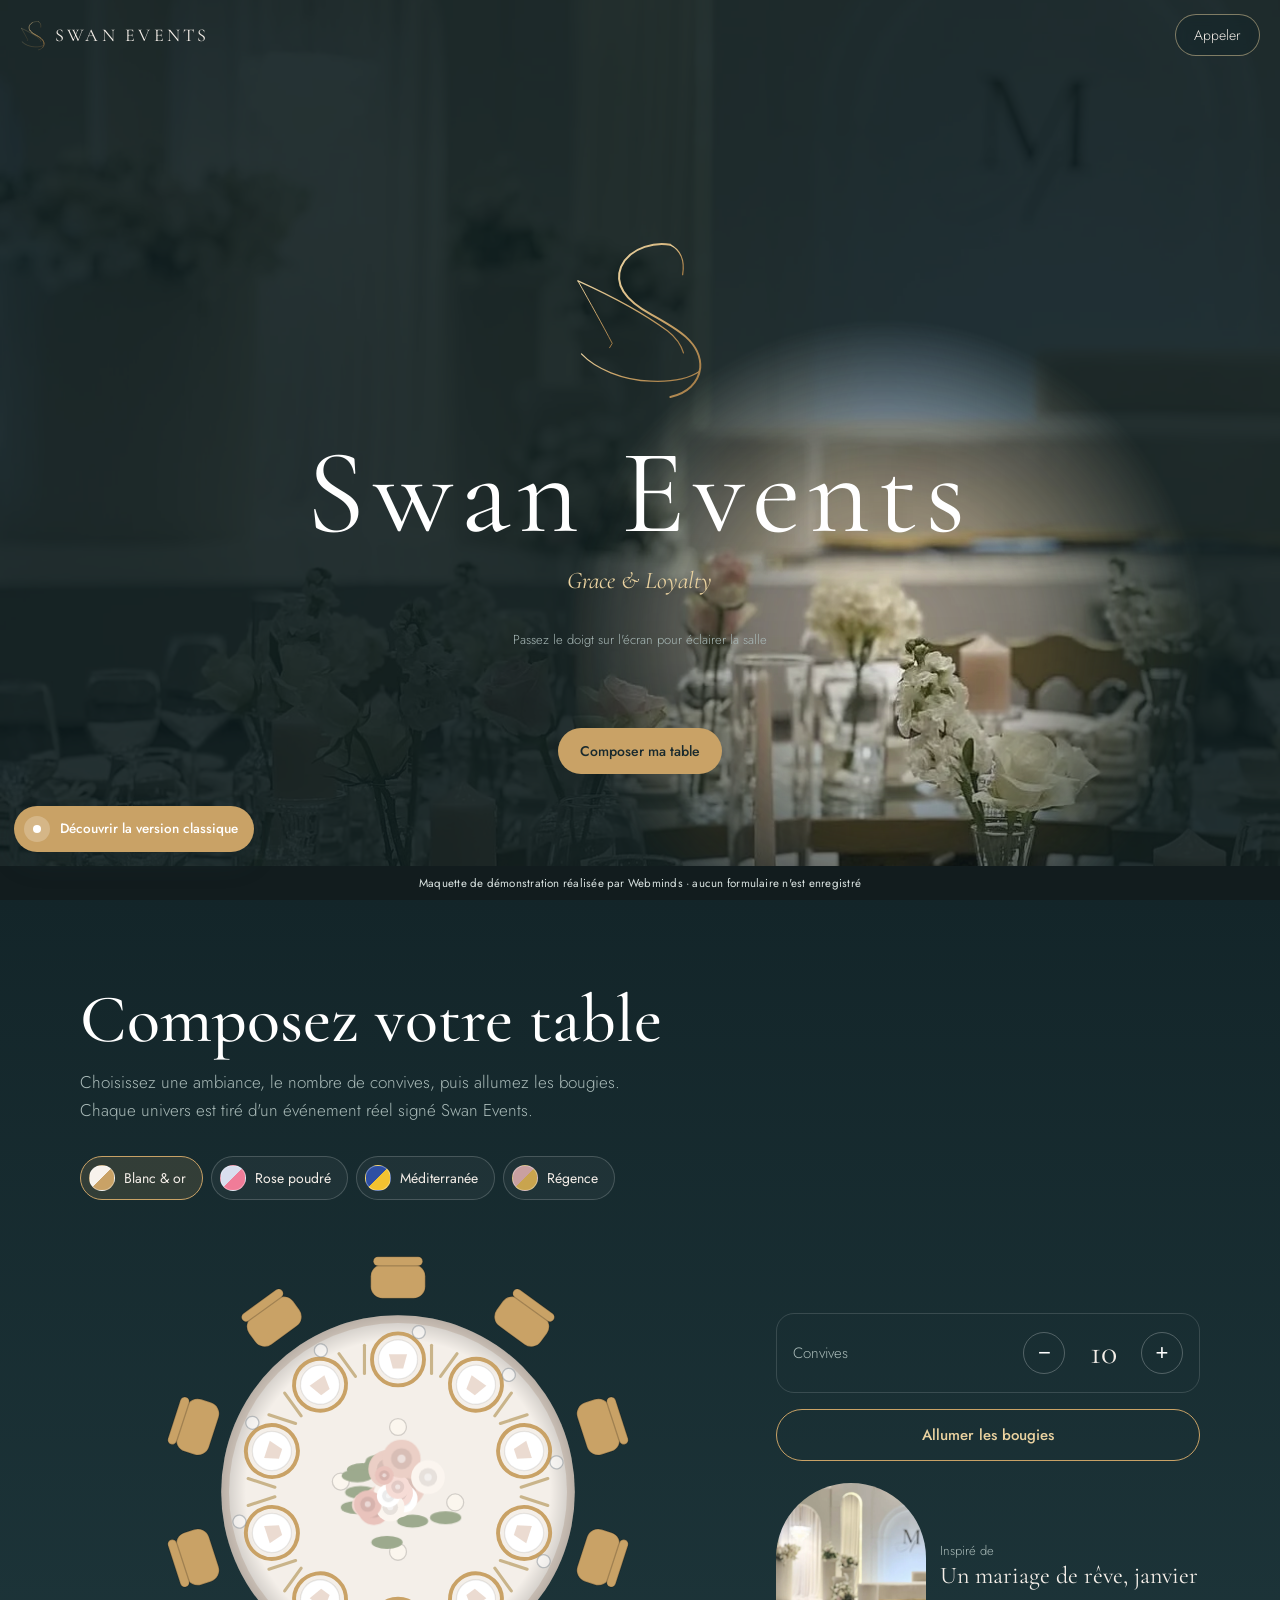
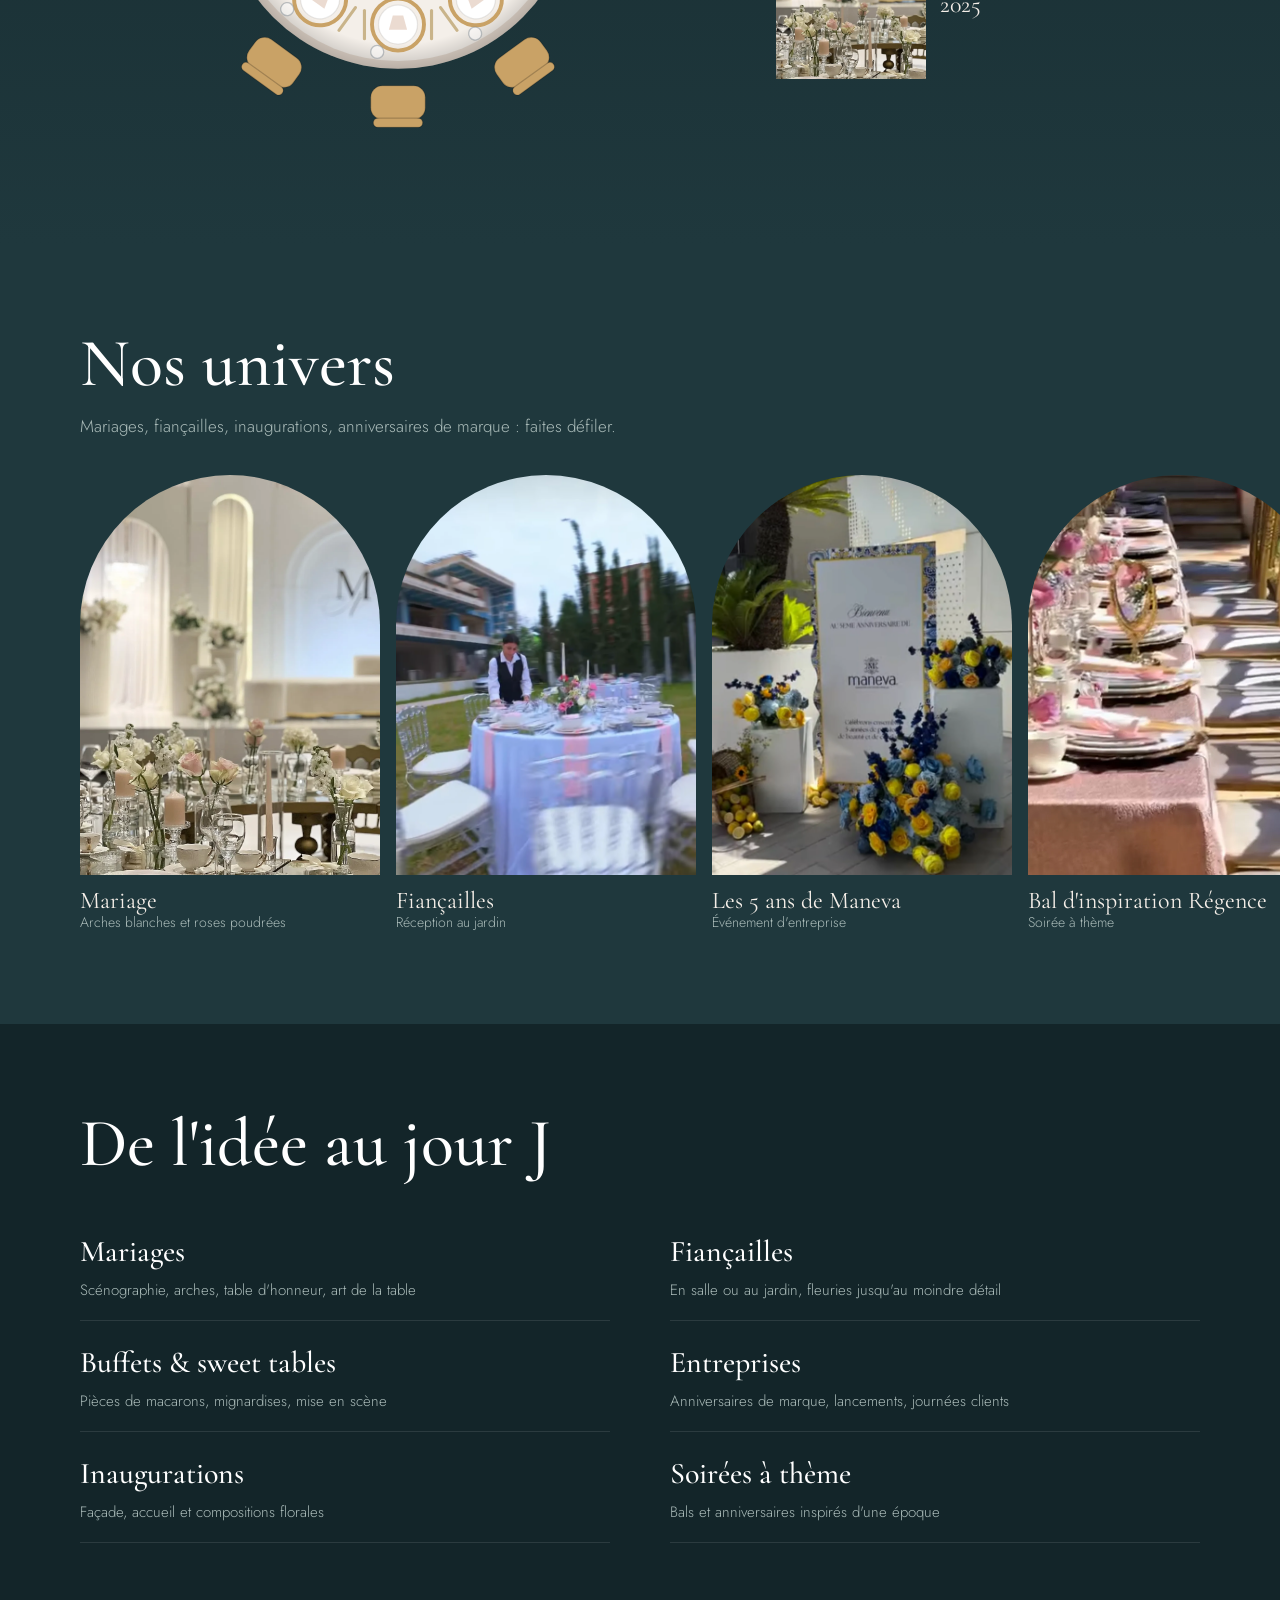
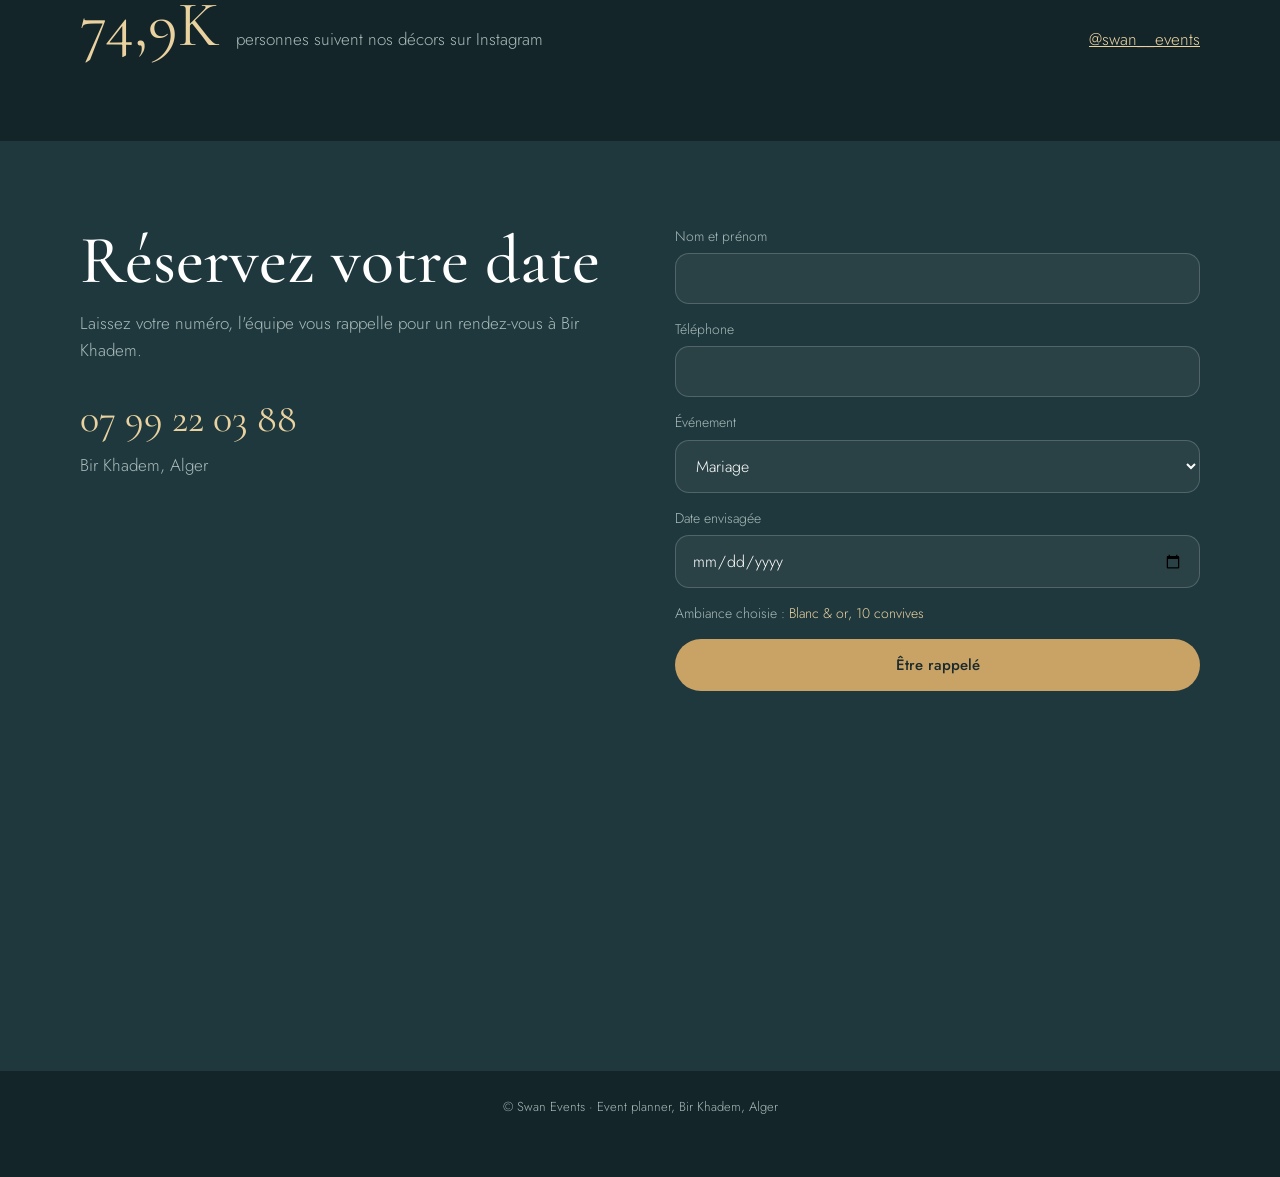
==== v2/index.html @ 2332a2bf "Maquette Swan Events : version classique (5 pages, simulateur de réception) et version moderne (conf" ====
<!doctype html>
<html lang="fr"><head><meta charset="utf-8">
<meta name="viewport" content="width=device-width, initial-scale=1, viewport-fit=cover">
<meta name="robots" content="noindex, nofollow">
<title>Swan Events · Composez votre réception</title>
<meta name="description" content="Swan Events, event planner à Bir Khadem (Alger). Composez votre table et découvrez nos univers.">
<link rel="icon" href="../img/swan-mark.svg" type="image/svg+xml">
<link rel="stylesheet" href="../css/fonts.css">
<link rel="stylesheet" href="v2.css">
<link rel="stylesheet" href="../css/demo.css">
</head><body>

<header class="nv-top">
  <a class="nv-brand" href="#accueil"><img src="../img/swan-mark.svg" alt=""><span>SWAN EVENTS</span></a>
  <a class="nv-call" href="tel:+213799220388">Appeler</a>
</header>

<!-- HERO : la lumière des bougies révèle la salle -->
<section class="nv-hero" id="accueil" aria-label="Accueil">
  <div class="nv-hero-photo" style="background-image:url(../img/mariage-table.webp)"></div>
  <div class="nv-hero-veil" aria-hidden="true"></div>
  <div class="nv-hero-in">
    <svg class="nv-swan" viewBox="30 70 320 380" fill="none" stroke-linecap="round" aria-hidden="true">
      <defs><linearGradient id="ng" x1="0" y1="0" x2="1" y2="1"><stop offset="0" stop-color="#EAD2A0"/><stop offset=".55" stop-color="#C9A266"/><stop offset="1" stop-color="#A27A45"/></linearGradient></defs>
      <g stroke="url(#ng)">
        <path pathLength="1" style="--d:1.15s" stroke-width="3" d="M258 90 C 278 100, 292 122, 286 158"/>
        <path pathLength="1" style="--d:.1s" stroke-width="4.5" d="M258 90 C 230 84, 168 92, 146 140 C 130 180, 156 216, 214 248 C 272 280, 330 312, 326 370 C 322 404, 296 428, 258 436"/>
        <path pathLength="1" style="--d:.6s" stroke-width="2.6" d="M48 172 C 110 200, 190 240, 252 286 C 270 300, 282 316, 288 336"/>
        <path pathLength="1" style="--d:.8s" stroke-width="2.2" d="M48 172 C 76 222, 104 272, 126 314 L 120 324"/>
        <path pathLength="1" style="--d:1s" stroke-width="2.8" d="M56 338 C 88 372, 150 398, 214 400 C 260 402, 300 394, 324 378"/>
      </g>
    </svg>
    <h1 class="nv-title">Swan Events</h1>
    <p class="nv-motto">Grace &amp; Loyalty</p>
    <p class="nv-hint">Passez le doigt sur l'écran pour éclairer la salle</p>
  </div>
  <a class="nv-down" href="#composer">Composer ma table</a>
</section>

<!-- CONFIGURATEUR DE TABLE -->
<section class="nv-sec nv-compose" id="composer">
  <div class="nv-wrap">
    <h2>Composez votre table</h2>
    <p class="nv-lead">Choisissez une ambiance, le nombre de convives, puis allumez les bougies. Chaque univers est tiré d'un événement réel signé Swan Events.</p>

    <div class="nv-themes" role="tablist" aria-label="Ambiances">
      <button role="tab" aria-selected="true" data-t="blanc"><i style="background:linear-gradient(135deg,#F7F2EC 50%,#C9A266 50%)"></i>Blanc &amp; or</button>
      <button role="tab" aria-selected="false" data-t="poudre"><i style="background:linear-gradient(135deg,#D9DEEE 50%,#F07C98 50%)"></i>Rose poudré</button>
      <button role="tab" aria-selected="false" data-t="med"><i style="background:linear-gradient(135deg,#2E4FA3 50%,#F2C230 50%)"></i>Méditerranée</button>
      <button role="tab" aria-selected="false" data-t="regence"><i style="background:linear-gradient(135deg,#C9A0A0 50%,#C9A44E 50%)"></i>Régence</button>
    </div>

    <div class="nv-stage">
      <div class="nv-table-wrap">
        <svg class="nv-table" id="nvTable" viewBox="-200 -200 400 400" role="img" aria-label="Vue du dessus d'une table ronde dressée"></svg>
        <div class="nv-petals" id="nvPetals" aria-hidden="true"></div>
      </div>
      <div class="nv-side">
        <div class="nv-ctrl">
          <span>Convives</span>
          <div class="nv-step"><button id="nvMinus" aria-label="Un convive de moins">−</button><output id="nvCount">10</output><button id="nvPlus" aria-label="Un convive de plus">+</button></div>
        </div>
        <button class="nv-candle-btn" id="nvCandles" aria-pressed="false">Allumer les bougies</button>
        <figure class="nv-ref">
          <div class="nv-ref-ph"><img id="nvRefImg" src="../img/mariage-table.webp" alt=""></div>
          <figcaption><small>Inspiré de</small><span id="nvRefTxt">Un mariage de rêve, janvier 2025</span></figcaption>
        </figure>
      </div>
    </div>
  </div>
</section>

<!-- UNIVERS -->
<section class="nv-sec nv-univ" id="univers">
  <div class="nv-wrap"><h2>Nos univers</h2><p class="nv-lead">Mariages, fiançailles, inaugurations, anniversaires de marque : faites défiler.</p></div>
  <div class="nv-rail" tabindex="0" aria-label="Galerie des réalisations">
    <figure><img src="../img/mariage-table.webp" alt="" loading="lazy"><figcaption>Mariage<span>Arches blanches et roses poudrées</span></figcaption></figure>
    <figure><img src="../img/fiancailles-jardin.webp" alt="" loading="lazy"><figcaption>Fiançailles<span>Réception au jardin</span></figcaption></figure>
    <figure><img src="../img/anniversaire-maneva.webp" alt="" loading="lazy"><figcaption>Les 5 ans de Maneva<span>Événement d'entreprise</span></figcaption></figure>
    <figure><img src="../img/table-regence.webp" alt="" loading="lazy"><figcaption>Bal d'inspiration Régence<span>Soirée à thème</span></figcaption></figure>
    <figure><img src="../img/inauguration-flowersoul.webp" alt="" loading="lazy"><figcaption>Inauguration Flower Soul<span>Ouverture de boutique</span></figcaption></figure>
    <figure><img src="../img/corporate-dentina.webp" alt="" loading="lazy"><figcaption>Dentina<span>Arche aux couleurs de la marque</span></figcaption></figure>
    <figure><img src="../img/buffet-jardin.webp" alt="" loading="lazy"><figcaption>Sweet table<span>Buffet en extérieur</span></figcaption></figure>
  </div>
</section>

<!-- SERVICES -->
<section class="nv-sec nv-serv">
  <div class="nv-wrap">
    <h2>De l'idée au jour J</h2>
    <ul class="nv-servlist">
      <li><b>Mariages</b><span>Scénographie, arches, table d'honneur, art de la table</span></li>
      <li><b>Fiançailles</b><span>En salle ou au jardin, fleuries jusqu'au moindre détail</span></li>
      <li><b>Buffets &amp; sweet tables</b><span>Pièces de macarons, mignardises, mise en scène</span></li>
      <li><b>Entreprises</b><span>Anniversaires de marque, lancements, journées clients</span></li>
      <li><b>Inaugurations</b><span>Façade, accueil et compositions florales</span></li>
      <li><b>Soirées à thème</b><span>Bals et anniversaires inspirés d'une époque</span></li>
    </ul>
    <div class="nv-ig"><b>74,9K</b><span>personnes suivent nos décors sur Instagram</span><a href="https://www.instagram.com/swan__events/" target="_blank" rel="noopener">@swan__events</a></div>
  </div>
</section>

<!-- CONTACT -->
<section class="nv-sec nv-contact" id="contact">
  <div class="nv-wrap nv-cgrid">
    <div>
      <h2>Réservez votre date</h2>
      <p class="nv-lead">Laissez votre numéro, l'équipe vous rappelle pour un rendez-vous à Bir Khadem.</p>
      <p class="nv-tel"><a href="tel:+213799220388">07 99 22 03 88</a></p>
      <p class="nv-addr">Bir Khadem, Alger</p>
    </div>
    <div>
      <form class="nv-form" data-fake>
        <label>Nom et prénom<input required name="nom" autocomplete="name"></label>
        <label>Téléphone<input required name="tel" type="tel" autocomplete="tel"></label>
        <label>Événement<select name="type"><option>Mariage</option><option>Fiançailles</option><option>Événement d'entreprise</option><option>Inauguration</option><option>Soirée à thème</option></select></label>
        <label>Date envisagée<input name="date" type="date"></label>
        <input type="hidden" name="ambiance" id="nvAmb" value="Blanc & or">
        <p class="nv-amb">Ambiance choisie : <span id="nvAmbTxt">Blanc &amp; or, 10 convives</span></p>
        <button type="submit">Être rappelé</button>
      </form>
      <div class="nv-ok" role="status">Demande envoyée, Swan Events vous rappelle. (Démonstration : rien n'a été enregistré.)</div>
    </div>
  </div>
  <iframe class="nv-map" title="Swan Events sur Google Maps" src="https://www.google.com/maps?q=Swan%20Events%20Bir%20Khadem%20Alger&amp;output=embed" loading="lazy" referrerpolicy="no-referrer-when-downgrade"></iframe>
  <footer class="nv-foot">© Swan Events · Event planner, Bir Khadem, Alger</footer>
</section>

<a class="wm-switch" href="../index.html"><span class="wm-switch-dot"></span><span class="wm-switch-txt">Découvrir la version classique</span></a>
<div class="wm-demo">Maquette de démonstration réalisée par Webminds · aucun formulaire n'est enregistré</div>
<script src="v2.js"></script><script src="../js/demo.js"></script>
</body></html>
---- css/fonts.css ----
@font-face{font-family:"Cormorant Garamond";src:url(../fonts/cormorant-garamond-latin-400-normal.woff2) format("woff2");font-weight:400;font-style:normal;font-display:swap}
@font-face{font-family:"Cormorant Garamond";src:url(../fonts/cormorant-garamond-latin-500-normal.woff2) format("woff2");font-weight:500;font-style:normal;font-display:swap}
@font-face{font-family:"Cormorant Garamond";src:url(../fonts/cormorant-garamond-latin-600-normal.woff2) format("woff2");font-weight:600;font-style:normal;font-display:swap}
@font-face{font-family:"Cormorant Garamond";src:url(../fonts/cormorant-garamond-latin-400-italic.woff2) format("woff2");font-weight:400;font-style:italic;font-display:swap}
@font-face{font-family:"Cormorant Garamond";src:url(../fonts/cormorant-garamond-latin-500-italic.woff2) format("woff2");font-weight:500;font-style:italic;font-display:swap}
@font-face{font-family:"Jost";src:url(../fonts/jost-latin-300-normal.woff2) format("woff2");font-weight:300;font-display:swap}
@font-face{font-family:"Jost";src:url(../fonts/jost-latin-400-normal.woff2) format("woff2");font-weight:400;font-display:swap}
@font-face{font-family:"Jost";src:url(../fonts/jost-latin-500-normal.woff2) format("woff2");font-weight:500;font-display:swap}
---- v2/v2.css ----
:root{
  --night:#132529; --teal:#1F383D; --teal-2:#2A464C; --gold:#C9A266; --gold-l:#EAD2A0;
  --ivory:#F4EEE8; --mist:#A9BAB8;
  --serif:"Cormorant Garamond",Georgia,serif; --sans:"Jost",Arial,sans-serif;
}
*,*::before,*::after{box-sizing:border-box}
html{scroll-behavior:smooth}
body{margin:0;background:var(--night);color:var(--ivory);font:300 17px/1.6 var(--sans);-webkit-font-smoothing:antialiased}
img{display:block;max-width:100%}
a{color:inherit}
:focus-visible{outline:2px solid var(--gold);outline-offset:3px}
h1,h2{font-family:var(--serif);font-weight:500;margin:0;line-height:1.05}
.nv-wrap{width:min(1120px,100% - 40px);margin-inline:auto}
.nv-sec{padding:84px 0}
.nv-sec h2{font-size:clamp(40px,9vw,68px);color:#fff}
.nv-lead{color:var(--mist);max-width:34em;margin:14px 0 0}

/* top bar */
.nv-top{position:fixed;top:0;left:0;right:0;z-index:30;display:flex;justify-content:space-between;align-items:center;padding:calc(14px + env(safe-area-inset-top,0px)) 20px 14px;pointer-events:none}
.nv-top{transition:background .3s}
.nv-top.is-solid{background:rgba(19,37,41,.92);backdrop-filter:blur(8px);-webkit-backdrop-filter:blur(8px)}
.nv-top a{pointer-events:auto;text-decoration:none}
.nv-brand{display:flex;align-items:center;gap:9px}
.nv-brand img{width:26px}
.nv-brand span{font-family:var(--serif);font-size:18px;letter-spacing:.18em}
.nv-call{font-size:14px;padding:9px 18px;border:1px solid rgba(234,210,160,.5);border-radius:999px;background:rgba(19,37,41,.5);backdrop-filter:blur(6px);-webkit-backdrop-filter:blur(6px)}

/* hero */
.nv-hero{position:relative;height:100svh;min-height:600px;overflow:hidden;display:grid;place-items:center;text-align:center;touch-action:pan-y;cursor:crosshair}
.nv-hero-photo{position:absolute;inset:0;background-size:cover;background-position:center 60%}
.nv-hero-veil{position:absolute;inset:0;background:rgba(14,28,31,.9);
  --x:50%;--y:62%;--r:150px;
  -webkit-mask-image:radial-gradient(circle var(--r) at var(--x) var(--y),transparent 0,rgba(0,0,0,.25) 45%,#000 100%);
          mask-image:radial-gradient(circle var(--r) at var(--x) var(--y),transparent 0,rgba(0,0,0,.25) 45%,#000 100%)}
.nv-hero-in{position:relative;z-index:2;pointer-events:none;padding:0 20px}
.nv-swan{width:clamp(96px,11vw,150px);height:auto;margin:0 auto 18px;overflow:visible}
.nv-swan path{stroke-dasharray:1;stroke-dashoffset:1;animation:nvDraw 1.5s cubic-bezier(.6,.1,.2,1) forwards;animation-delay:var(--d)}
@keyframes nvDraw{to{stroke-dashoffset:0}}
.nv-title{font-size:clamp(54px,15vw,120px);font-weight:400;letter-spacing:.06em;color:#fff;opacity:0;animation:nvFade 1.2s 1.4s forwards}
.nv-motto{font-family:var(--serif);font-style:italic;font-size:24px;color:var(--gold-l);margin:6px 0 0;opacity:0;animation:nvFade 1.2s 1.8s forwards}
.nv-hint{font-size:13px;color:var(--mist);margin-top:30px;opacity:0;animation:nvFade 1s 2.6s forwards}
@keyframes nvFade{to{opacity:1}}
.nv-down{position:absolute;z-index:3;bottom:calc(var(--demo-h,34px) + 92px);left:50%;transform:translateX(-50%);text-decoration:none;font-size:14px;padding:12px 22px;border-radius:999px;background:var(--gold);color:#1a2a2d;font-weight:500;white-space:nowrap}

/* composer */
.nv-compose{background:linear-gradient(180deg,var(--night),var(--teal))}
.nv-themes{display:flex;gap:8px;overflow-x:auto;margin:28px -20px 0;padding:4px 20px 10px;scrollbar-width:none}
.nv-themes::-webkit-scrollbar{display:none}
.nv-themes button{flex:0 0 auto;display:flex;align-items:center;gap:9px;min-height:44px;padding:0 16px 0 8px;border-radius:999px;border:1px solid rgba(255,255,255,.18);background:rgba(255,255,255,.04);color:var(--ivory);font:400 14px var(--sans);cursor:pointer}
.nv-themes button i{width:26px;height:26px;border-radius:50%;border:1px solid rgba(255,255,255,.35)}
.nv-themes button[aria-selected="true"]{border-color:var(--gold);background:rgba(201,162,102,.16)}
.nv-stage{display:grid;gap:26px;margin-top:22px}
.nv-table-wrap{position:relative;width:min(100%,520px);aspect-ratio:1;margin-inline:auto}
.nv-table{width:100%;height:100%;overflow:visible}
.nv-table *{transition:fill .7s ease,stroke .7s ease,opacity .5s ease}
.nv-flower{transform-box:fill-box;transform-origin:center;animation:nvBloom .7s cubic-bezier(.3,1.5,.5,1) both}
@keyframes nvBloom{from{transform:scale(0)}to{transform:scale(1)}}
.nv-flame{opacity:0;transform-box:fill-box;transform-origin:center}
.is-lit .nv-flame{opacity:1;animation:nvFlick 1.8s ease-in-out infinite alternate}
.is-lit .nv-glow{opacity:.55!important}
@keyframes nvFlick{0%{transform:scale(1)}40%{transform:scale(.88)}70%{transform:scale(1.08)}100%{transform:scale(.95)}}
.nv-petals{position:absolute;inset:0;pointer-events:none;overflow:hidden}
.nv-petal{position:absolute;top:-6%;width:12px;height:9px;border-radius:70% 0 70% 0;opacity:.9;animation:nvFall linear forwards}
@keyframes nvFall{to{transform:translate3d(var(--dx),115%,0) rotate(var(--rot));opacity:0}}
.nv-side{display:grid;gap:16px;align-content:start}
.nv-ctrl{display:flex;justify-content:space-between;align-items:center;padding:12px 16px;border:1px solid rgba(255,255,255,.14);border-radius:18px}
.nv-ctrl span{font-size:15px;color:var(--mist)}
.nv-step{display:flex;align-items:center;gap:14px}
.nv-step button{width:42px;height:42px;border-radius:50%;border:1px solid rgba(255,255,255,.25);background:none;color:#fff;font-size:22px;cursor:pointer;line-height:1}
.nv-step output{font-family:var(--serif);font-size:34px;min-width:1.4em;text-align:center}
.nv-candle-btn{min-height:52px;border-radius:999px;border:1px solid var(--gold);background:transparent;color:var(--gold-l);font:500 15px var(--sans);cursor:pointer}
.nv-candle-btn[aria-pressed="true"]{background:var(--gold);color:#1a2a2d}
.nv-ref{margin:6px 0 0;display:grid;grid-template-columns:96px 1fr;gap:14px;align-items:center}
.nv-ref-ph{width:96px;height:124px;border-radius:999px 999px 0 0;overflow:hidden}
.nv-ref-ph img{width:100%;height:100%;object-fit:cover;transition:opacity .4s}
.nv-ref figcaption small{display:block;color:var(--mist);font-size:13px}
.nv-ref figcaption span{font-family:var(--serif);font-size:24px;line-height:1.15}
@media (min-width:900px){.nv-stage{grid-template-columns:1.2fr .8fr;align-items:center;gap:60px}.nv-ref{grid-template-columns:150px 1fr}.nv-ref-ph{width:150px;height:196px}}

/* rail */
.nv-univ{background:var(--teal)}
.nv-rail{display:flex;gap:16px;overflow-x:auto;scroll-snap-type:x mandatory;padding:34px 20px 10px;scrollbar-width:none}
.nv-rail::-webkit-scrollbar{display:none}
.nv-rail figure{flex:0 0 72%;max-width:340px;margin:0;scroll-snap-align:center}
.nv-rail img{width:100%;aspect-ratio:3/4;object-fit:cover;border-radius:999px 999px 0 0}
.nv-rail figcaption{font-family:var(--serif);font-size:24px;margin-top:12px;line-height:1.15}
.nv-rail figcaption span{display:block;font-family:var(--sans);font-size:14px;color:var(--mist)}
@media (min-width:900px){.nv-rail{padding-left:max(20px,calc((100vw - 1120px)/2))}.nv-rail figure{flex-basis:300px}}

/* services */
.nv-serv{background:var(--night)}
.nv-servlist{list-style:none;padding:0;margin:30px 0 0;display:grid}
.nv-servlist li{display:grid;gap:2px;padding:18px 0;border-bottom:1px solid rgba(255,255,255,.1)}
.nv-servlist b{font-family:var(--serif);font-weight:500;font-size:30px;color:#fff}
.nv-servlist span{color:var(--mist);font-size:15px}
@media (min-width:900px){.nv-servlist{grid-template-columns:1fr 1fr;column-gap:60px}}
.nv-ig{margin-top:50px;display:flex;flex-wrap:wrap;align-items:baseline;gap:6px 16px}
.nv-ig b{font-family:var(--serif);font-weight:400;font-size:64px;color:var(--gold-l);line-height:1}
.nv-ig span{color:var(--mist);flex:1 1 180px}
.nv-ig a{color:var(--gold-l)}

/* contact */
.nv-contact{background:var(--teal);padding-bottom:0}
.nv-cgrid{display:grid;gap:30px;padding-bottom:60px}
@media (min-width:900px){.nv-cgrid{grid-template-columns:1fr 1fr;gap:70px}}
.nv-tel{font-family:var(--serif);font-size:40px;margin:22px 0 0}
.nv-tel a{text-decoration:none;color:var(--gold-l)}
.nv-addr{color:var(--mist);margin:2px 0 0}
.nv-form{display:grid;gap:14px}
.nv-form label{display:grid;gap:6px;font-size:14px;color:var(--mist)}
.nv-form input,.nv-form select{font:300 16px var(--sans);padding:13px 16px;border-radius:14px;border:1px solid rgba(255,255,255,.18);background:rgba(255,255,255,.05);color:#fff;width:100%}
.nv-form select option{color:#000}
.nv-form button{min-height:52px;border-radius:999px;border:0;background:var(--gold);color:#1a2a2d;font:500 15px var(--sans);cursor:pointer}
.nv-amb{font-size:14px;color:var(--mist);margin:0}
.nv-amb span{color:var(--gold-l)}
.nv-ok{display:none;margin-top:14px;padding:16px 18px;border-radius:14px;background:rgba(201,162,102,.18);color:var(--gold-l)}
.nv-ok.is-on{display:block}
.nv-map{display:block;width:100%;height:320px;border:0;filter:grayscale(.6) brightness(.85)}
.nv-foot{text-align:center;padding:26px 20px;font-size:13px;color:var(--mist);background:var(--night)}

@media (prefers-reduced-motion:reduce){*{animation-duration:.01s!important;animation-delay:0s!important;transition:none!important}}
---- css/demo.css ----
:root{--demo-h:34px}
body{padding-bottom:var(--demo-h)}
/* Demo banner + switch pill */
.wm-demo{box-sizing:border-box;position:fixed;left:0;right:0;bottom:0;height:var(--demo-h);z-index:90;background:#121c1e;color:#d9e2e0;font:400 11.5px/var(--demo-h) var(--sans, Arial),Arial,sans-serif;text-align:center;letter-spacing:.02em;white-space:nowrap;overflow:hidden;text-overflow:ellipsis;padding:0 10px}
.wm-switch{position:fixed;left:14px;bottom:calc(var(--demo-h) + 14px);z-index:91;display:flex;align-items:center;gap:10px;padding:10px 16px 10px 10px;border-radius:999px;background:var(--gold,#B8945A);color:#fff;text-decoration:none;font:500 13.5px/1.2 "Jost",Arial,sans-serif;box-shadow:0 10px 26px rgba(28,50,54,.28);animation:wmPulse 2.6s ease-in-out infinite}
.wm-switch-dot{width:26px;height:26px;border-radius:50%;background:rgba(255,255,255,.22);display:grid;place-items:center}
.wm-switch-dot::after{content:"";width:8px;height:8px;border-radius:50%;background:#fff}
@keyframes wmPulse{0%,100%{box-shadow:0 10px 26px rgba(28,50,54,.28),0 0 0 0 rgba(184,148,90,.55)}50%{box-shadow:0 10px 26px rgba(28,50,54,.28),0 0 0 10px rgba(184,148,90,0)}}

@media (max-width:600px){:root{--demo-h:40px}.wm-demo{white-space:normal;line-height:1.3;font-size:11px;display:flex;align-items:center;justify-content:center;padding:3px 14px}}
.wm-switch-txt{max-width:260px;overflow:hidden;white-space:nowrap;transition:max-width .35s ease,opacity .25s}
.wm-switch.is-mini{padding-right:10px;gap:0}
.wm-switch.is-mini .wm-switch-txt{max-width:0;opacity:0}
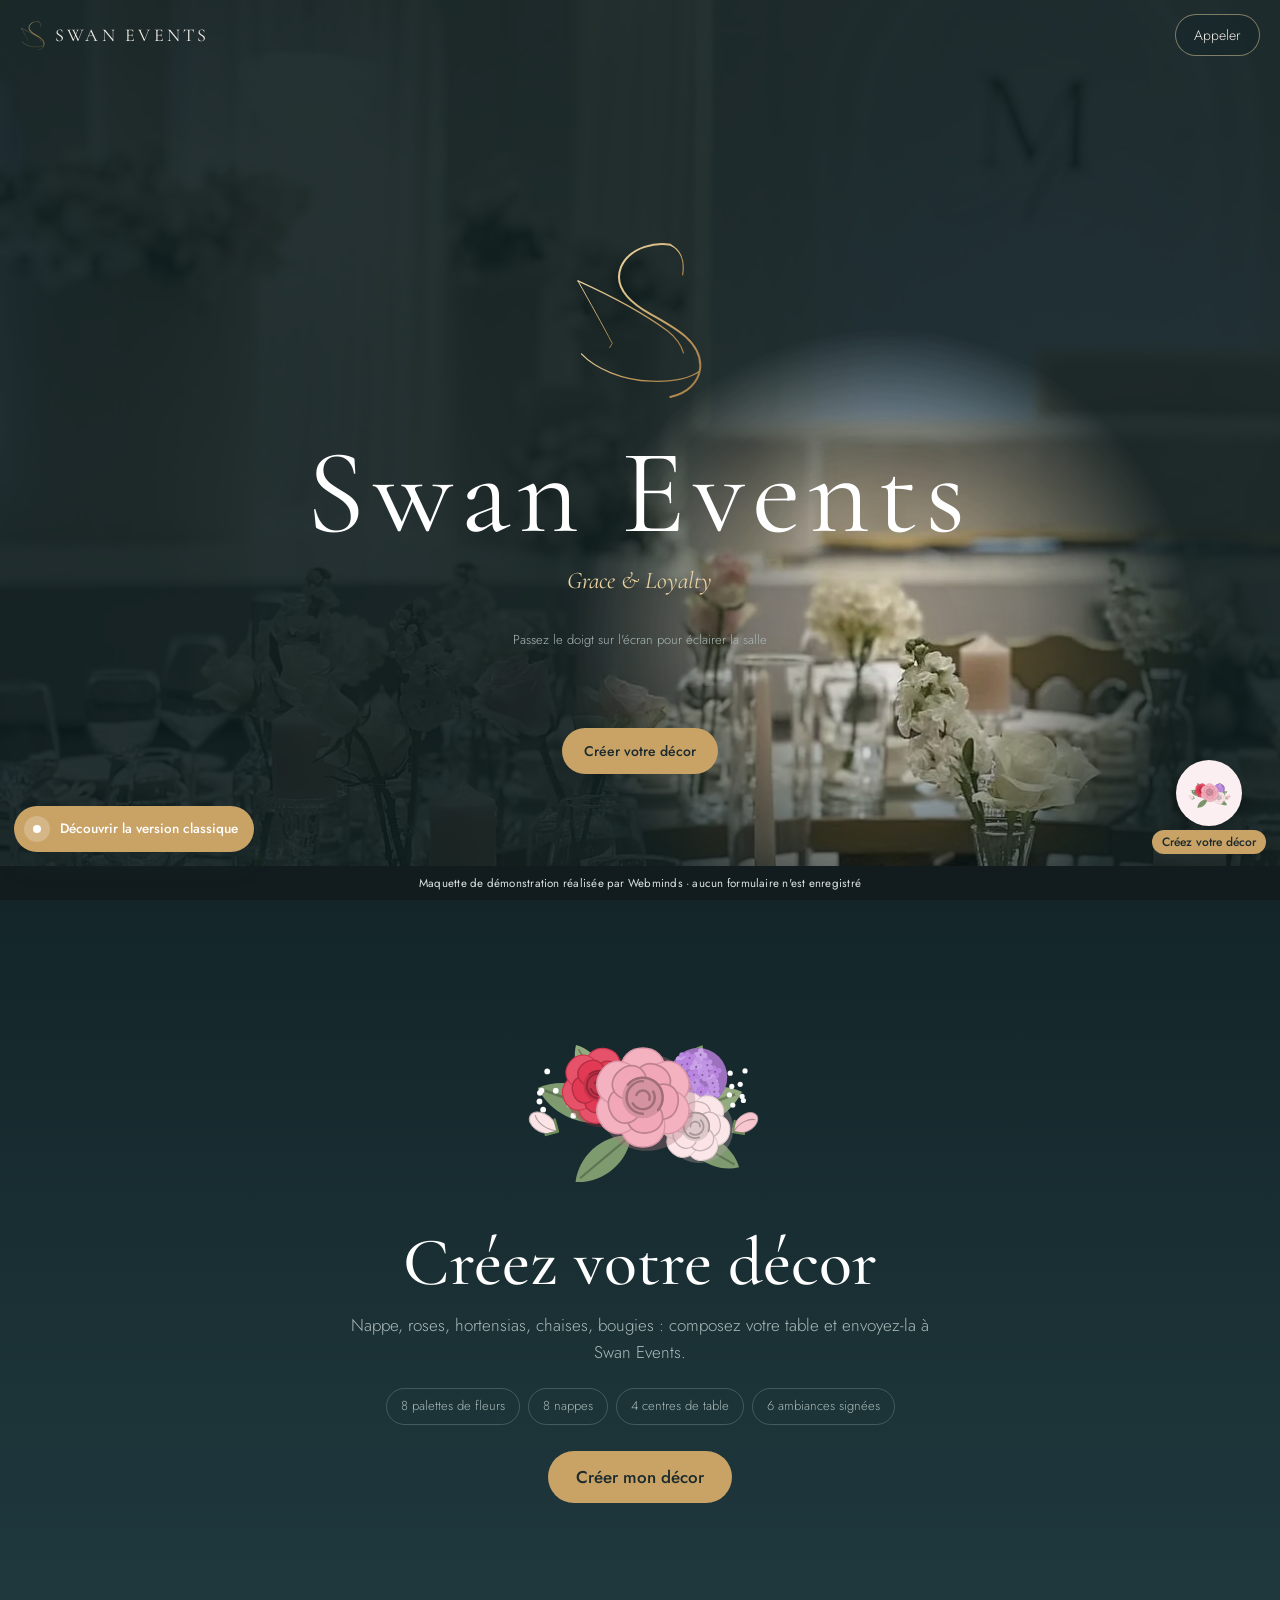
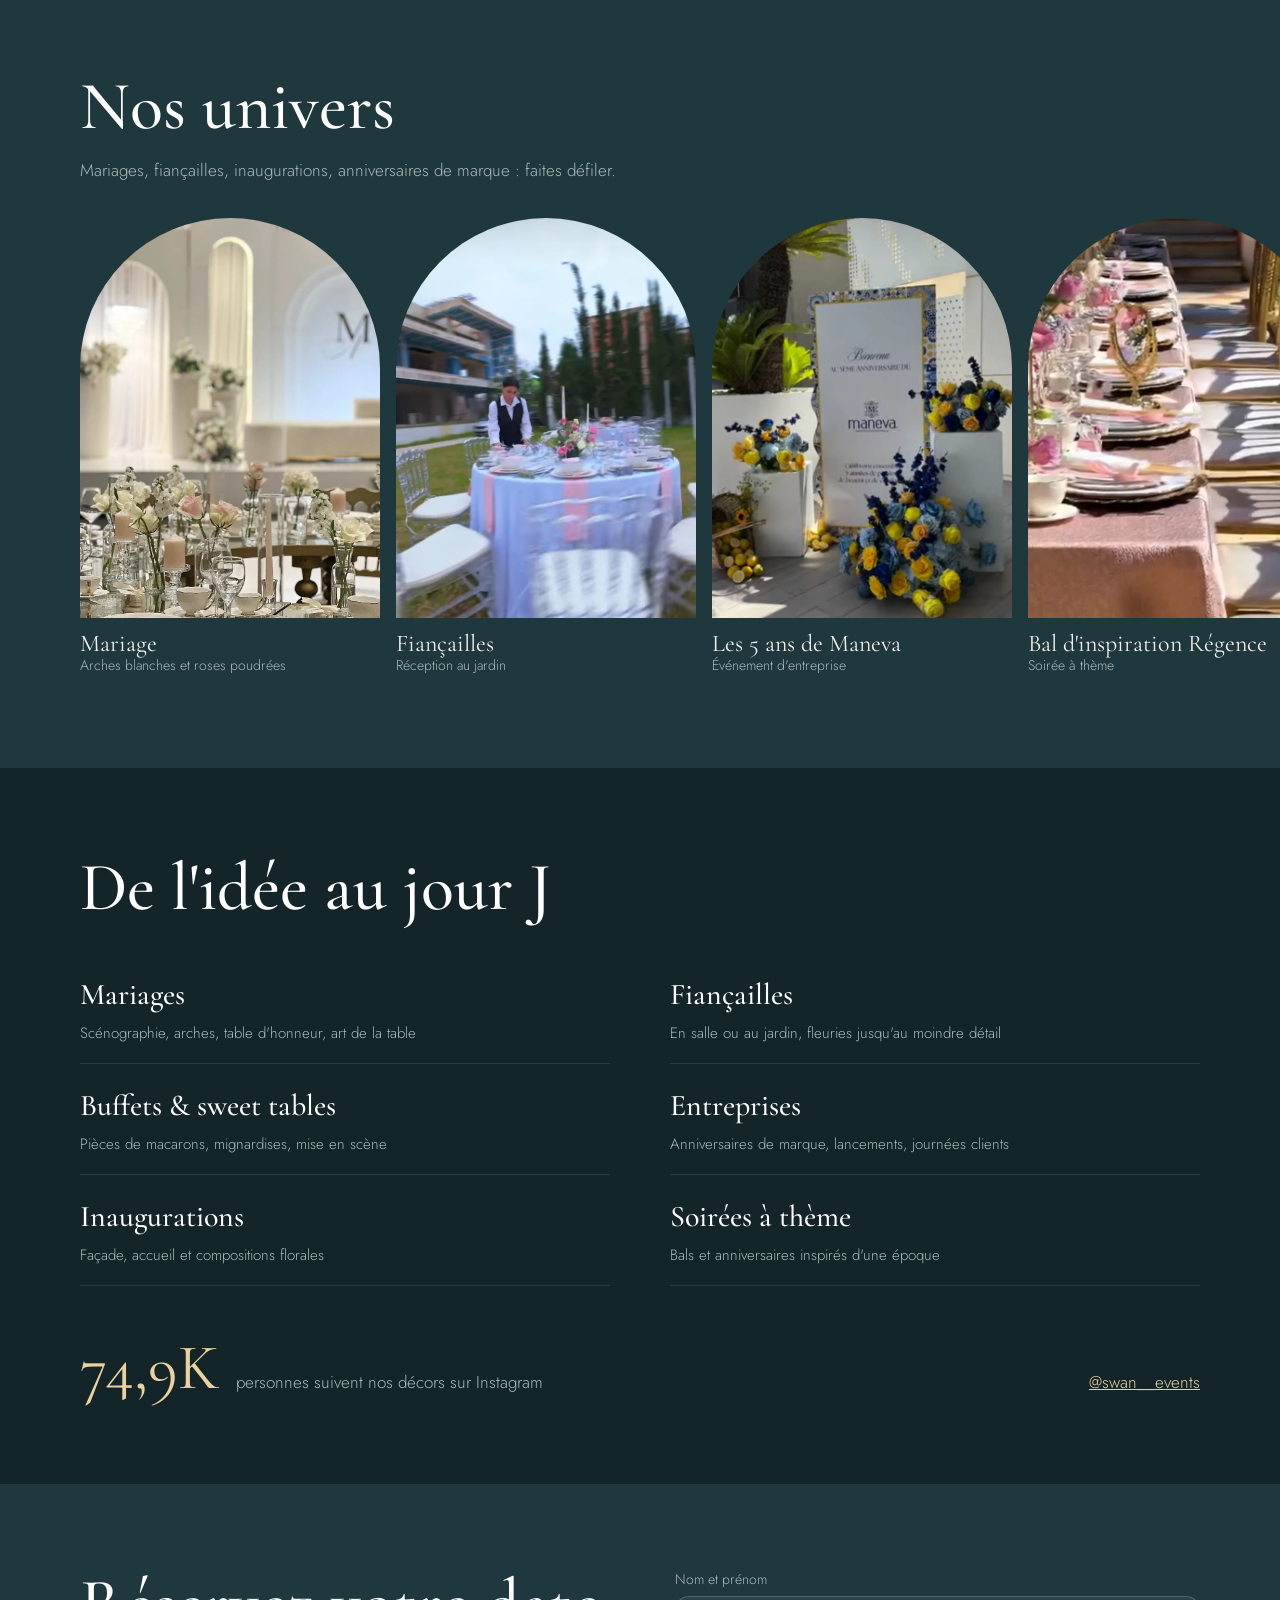
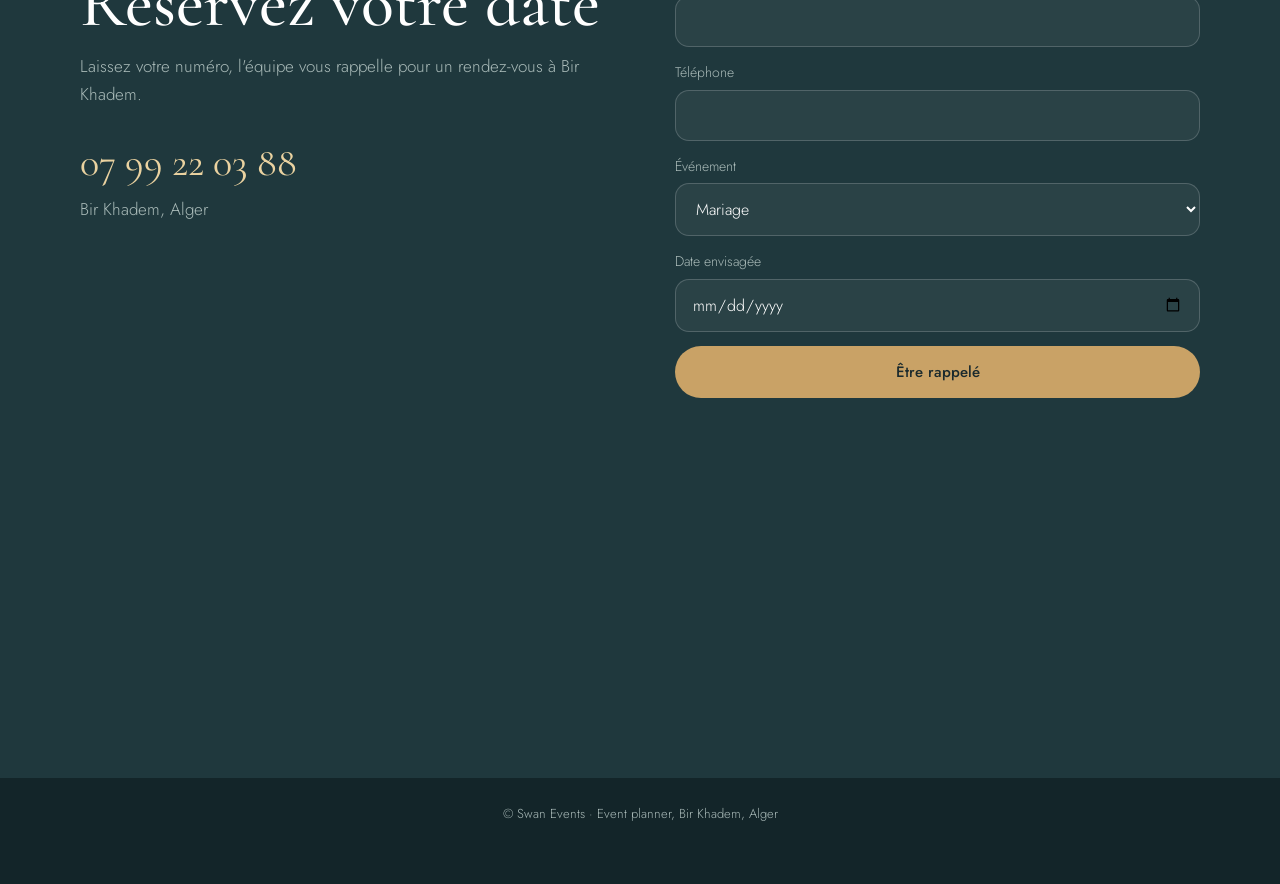
==== commit 8bca1841: "Grandes cartes fleuries en carrousel (une par écran sur mobile) ; nouvelle page « Créez votre décor " ====
--- a/v2/index.html
+++ b/v2/index.html
@@ -34,39 +34,17 @@
     <p class="nv-motto">Grace &amp; Loyalty</p>
     <p class="nv-hint">Passez le doigt sur l'écran pour éclairer la salle</p>
   </div>
-  <a class="nv-down" href="#composer">Composer ma table</a>
+  <a class="nv-down" href="composer.html">Créer votre décor</a>
 </section>
 
-<!-- CONFIGURATEUR DE TABLE -->
-<section class="nv-sec nv-compose" id="composer">
+<!-- APPEL VERS LE CONFIGURATEUR -->
+<section class="nv-sec nv-teaser" id="decor">
   <div class="nv-wrap">
-    <h2>Composez votre table</h2>
-    <p class="nv-lead">Choisissez une ambiance, le nombre de convives, puis allumez les bougies. Chaque univers est tiré d'un événement réel signé Swan Events.</p>
-
-    <div class="nv-themes" role="tablist" aria-label="Ambiances">
-      <button role="tab" aria-selected="true" data-t="blanc"><i style="background:linear-gradient(135deg,#F7F2EC 50%,#C9A266 50%)"></i>Blanc &amp; or</button>
-      <button role="tab" aria-selected="false" data-t="poudre"><i style="background:linear-gradient(135deg,#D9DEEE 50%,#F07C98 50%)"></i>Rose poudré</button>
-      <button role="tab" aria-selected="false" data-t="med"><i style="background:linear-gradient(135deg,#2E4FA3 50%,#F2C230 50%)"></i>Méditerranée</button>
-      <button role="tab" aria-selected="false" data-t="regence"><i style="background:linear-gradient(135deg,#C9A0A0 50%,#C9A44E 50%)"></i>Régence</button>
-    </div>
-
-    <div class="nv-stage">
-      <div class="nv-table-wrap">
-        <svg class="nv-table" id="nvTable" viewBox="-200 -200 400 400" role="img" aria-label="Vue du dessus d'une table ronde dressée"></svg>
-        <div class="nv-petals" id="nvPetals" aria-hidden="true"></div>
-      </div>
-      <div class="nv-side">
-        <div class="nv-ctrl">
-          <span>Convives</span>
-          <div class="nv-step"><button id="nvMinus" aria-label="Un convive de moins">−</button><output id="nvCount">10</output><button id="nvPlus" aria-label="Un convive de plus">+</button></div>
-        </div>
-        <button class="nv-candle-btn" id="nvCandles" aria-pressed="false">Allumer les bougies</button>
-        <figure class="nv-ref">
-          <div class="nv-ref-ph"><img id="nvRefImg" src="../img/mariage-table.webp" alt=""></div>
-          <figcaption><small>Inspiré de</small><span id="nvRefTxt">Un mariage de rêve, janvier 2025</span></figcaption>
-        </figure>
-      </div>
-    </div>
+    <svg data-sprig="#F2A7B8,#E23A55,#FBE3E6,#F7C6CF,#B985E0" aria-hidden="true"></svg>
+    <h2>Créez votre décor</h2>
+    <p class="nv-lead">Nappe, roses, hortensias, chaises, bougies : composez votre table et envoyez-la à Swan Events.</p>
+    <div class="nv-teaser-chips"><span>8 palettes de fleurs</span><span>8 nappes</span><span>4 centres de table</span><span>6 ambiances signées</span></div>
+    <a class="nv-teaser-btn" href="composer.html">Créer mon décor</a>
   </div>
 </section>
 
@@ -115,8 +93,6 @@
         <label>Téléphone<input required name="tel" type="tel" autocomplete="tel"></label>
         <label>Événement<select name="type"><option>Mariage</option><option>Fiançailles</option><option>Événement d'entreprise</option><option>Inauguration</option><option>Soirée à thème</option></select></label>
         <label>Date envisagée<input name="date" type="date"></label>
-        <input type="hidden" name="ambiance" id="nvAmb" value="Blanc & or">
-        <p class="nv-amb">Ambiance choisie : <span id="nvAmbTxt">Blanc &amp; or, 10 convives</span></p>
         <button type="submit">Être rappelé</button>
       </form>
       <div class="nv-ok" role="status">Demande envoyée, Swan Events vous rappelle. (Démonstration : rien n'a été enregistré.)</div>
@@ -127,6 +103,7 @@
 </section>
 
 <a class="wm-switch" href="../index.html"><span class="wm-switch-dot"></span><span class="wm-switch-txt">Découvrir la version classique</span></a>
+<a class="nv-decor-pill" href="composer.html" aria-label="Créez votre décor"><span class="nv-dp-ico"><svg data-sprig="#F2A7B8,#E23A55,#FBE3E6,#F7C6CF,#B985E0" aria-hidden="true"></svg></span><b>Créez votre décor</b></a>
 <div class="wm-demo">Maquette de démonstration réalisée par Webminds · aucun formulaire n'est enregistré</div>
-<script src="v2.js"></script><script src="../js/demo.js"></script>
+<script src="../js/flora.js"></script><script src="v2.js"></script><script src="../js/demo.js"></script>
 </body></html>
--- a/v2/v2.css
+++ b/v2/v2.css
@@ -119,3 +119,71 @@
 .nv-foot{text-align:center;padding:26px 20px;font-size:13px;color:var(--mist);background:var(--night)}
 
 @media (prefers-reduced-motion:reduce){*{animation-duration:.01s!important;animation-delay:0s!important;transition:none!important}}
+
+/* ---------- Page Créez votre décor ---------- */
+.cz-page{background:var(--teal)}
+.cz{background:linear-gradient(180deg,var(--night) 0,var(--teal) 900px)}
+.cz{padding-top:calc(76px + env(safe-area-inset-top,0px))}
+.cz-head{padding:20px 0 18px}
+.cz-head h1{font-size:clamp(46px,11vw,80px);color:#fff}
+.cz-grid{display:grid;gap:10px;padding-bottom:60px}
+.cz-stage{position:sticky;top:calc(58px + env(safe-area-inset-top,0px));z-index:5;background:linear-gradient(180deg,var(--night) 85%,rgba(19,37,41,0));padding:8px 0 14px;margin:0 -20px;padding-inline:20px}
+.cz-table-wrap{position:relative;width:min(100%,38vh,560px);aspect-ratio:1;margin-inline:auto}
+.cz-table{width:100%;height:100%;overflow:visible}
+.cz-table *{transition:fill .6s ease,stroke .6s ease}
+.cz-bloom{transform-box:fill-box;transform-origin:center;animation:czBloom .8s cubic-bezier(.3,1.35,.5,1) both}
+@keyframes czBloom{from{transform:scale(.2) rotate(-25deg);opacity:0}to{transform:none;opacity:1}}
+.cz-glow{opacity:0;transition:opacity .6s}
+.cz-flame{opacity:0;transform-box:fill-box;transform-origin:center}
+.is-lit .cz-glow{opacity:.6}
+.is-lit .cz-flame{opacity:1;animation:nvFlick 1.8s ease-in-out infinite alternate}
+.cz-quick{display:flex;justify-content:center;align-items:center;gap:14px;margin-top:8px}
+.cz-light{min-height:44px;padding:0 18px;border-radius:999px;border:1px solid var(--gold);background:transparent;color:var(--gold-l);font:500 14px var(--sans);cursor:pointer}
+.cz-light[aria-pressed="true"]{background:var(--gold);color:#1a2a2d}
+.cz-quick .nv-step button{width:40px;height:40px}
+.cz-quick .nv-step output{font-size:28px}
+.cz-panel{display:grid;gap:8px}
+.cz-block{padding:20px 0;border-top:1px solid rgba(255,255,255,.1)}
+.cz-block h2{font-size:28px;color:#fff;margin-bottom:14px}
+.cz-presets{display:grid;grid-template-columns:repeat(3,1fr);gap:10px}
+.cz-preset{display:grid;gap:6px;padding:0;border:0;background:none;color:var(--ivory);font:400 13px/1.25 var(--sans);text-align:center;cursor:pointer}
+.cz-preset img,.cz-preset svg{width:100%;aspect-ratio:3/4;object-fit:cover;border-radius:999px 999px 10px 10px;border:2px solid transparent;background:#F6E1E3}
+.cz-preset[aria-pressed="true"] img,.cz-preset[aria-pressed="true"] svg{border-color:var(--gold)}
+.cz-preset[aria-pressed="true"] span{color:var(--gold-l)}
+.cz-swatches{display:grid;grid-template-columns:repeat(4,1fr);gap:12px 8px}
+.cz-sw{display:grid;justify-items:center;gap:6px;padding:0;border:0;background:none;color:var(--mist);font:400 12px/1.2 var(--sans);text-align:center;cursor:pointer}
+.cz-sw i{width:44px;height:44px;border-radius:50%;border:1px solid rgba(255,255,255,.3);box-shadow:0 0 0 3px transparent;transition:box-shadow .25s}
+.cz-sw i.cz-ring{background:#fff;border-width:6px;border-style:solid}
+.cz-sw svg{width:58px;height:58px;border-radius:50%;background:rgba(255,255,255,.06);box-shadow:0 0 0 3px transparent;transition:box-shadow .25s}
+.cz-sw[aria-pressed="true"]{color:#fff}
+.cz-sw[aria-pressed="true"] i,.cz-sw[aria-pressed="true"] svg{box-shadow:0 0 0 3px var(--gold)}
+.cz-chips{display:flex;flex-wrap:wrap;gap:8px}
+.cz-chip{min-height:42px;padding:0 16px;border-radius:999px;border:1px solid rgba(255,255,255,.2);background:rgba(255,255,255,.04);color:var(--ivory);font:400 14px var(--sans);cursor:pointer}
+.cz-chip[aria-pressed="true"]{background:var(--gold);border-color:var(--gold);color:#1a2a2d}
+.cz-summary ul{list-style:none;padding:0;margin:0 0 22px}
+.cz-summary li{display:flex;justify-content:space-between;gap:12px;padding:9px 0;border-bottom:1px dashed rgba(255,255,255,.12);font-size:15px}
+.cz-summary li span{color:var(--mist)}
+.cz-summary li b{font-weight:400;color:#fff;text-align:right}
+.cz-reset{margin-top:16px;background:none;border:0;color:var(--mist);text-decoration:underline;font:400 14px var(--sans);cursor:pointer;padding:8px 0}
+.nv-foot a{color:var(--gold-l)}
+@media (min-width:900px){
+  .cz-grid{grid-template-columns:1.15fr .85fr;gap:60px;align-items:start}
+  .cz-stage{top:90px;margin:0;padding:0;background:none}
+  .cz-table-wrap{width:min(100%,62vh,540px)}
+  .cz-swatches{grid-template-columns:repeat(4,1fr)}
+}
+
+/* Pastille « Créez votre décor » sur l'accueil */
+.nv-decor-pill{position:fixed;right:14px;bottom:calc(var(--demo-h,34px) + 12px);z-index:91;display:flex;flex-direction:column;align-items:center;gap:4px;text-decoration:none}
+.nv-decor-pill .nv-dp-ico{width:66px;height:66px;border-radius:50%;background:#FBEFF1;display:grid;place-items:center;box-shadow:0 10px 26px rgba(0,0,0,.35);animation:nvDp 3s ease-in-out infinite}
+.nv-decor-pill svg{width:58px;height:44px}
+.nv-decor-pill b{font:500 12px/1 var(--sans);color:#1a2a2d;background:var(--gold);padding:6px 10px;border-radius:999px;white-space:nowrap}
+@keyframes nvDp{0%,100%{transform:translateY(0) rotate(0)}50%{transform:translateY(-4px) rotate(-4deg)}}
+
+/* Section d'appel vers le configurateur */
+.nv-teaser{background:linear-gradient(180deg,var(--night),var(--teal));text-align:center}
+.nv-teaser svg{width:min(320px,80%);height:auto;margin:0 auto 10px;display:block}
+.nv-teaser .nv-lead{margin-inline:auto}
+.nv-teaser-btn{display:inline-flex;margin-top:26px;min-height:52px;align-items:center;padding:0 28px;border-radius:999px;background:var(--gold);color:#1a2a2d;text-decoration:none;font-weight:500}
+.nv-teaser-chips{display:flex;flex-wrap:wrap;justify-content:center;gap:8px;margin-top:22px}
+.nv-teaser-chips span{font-size:13px;padding:7px 14px;border-radius:999px;border:1px solid rgba(255,255,255,.18);color:var(--mist)}
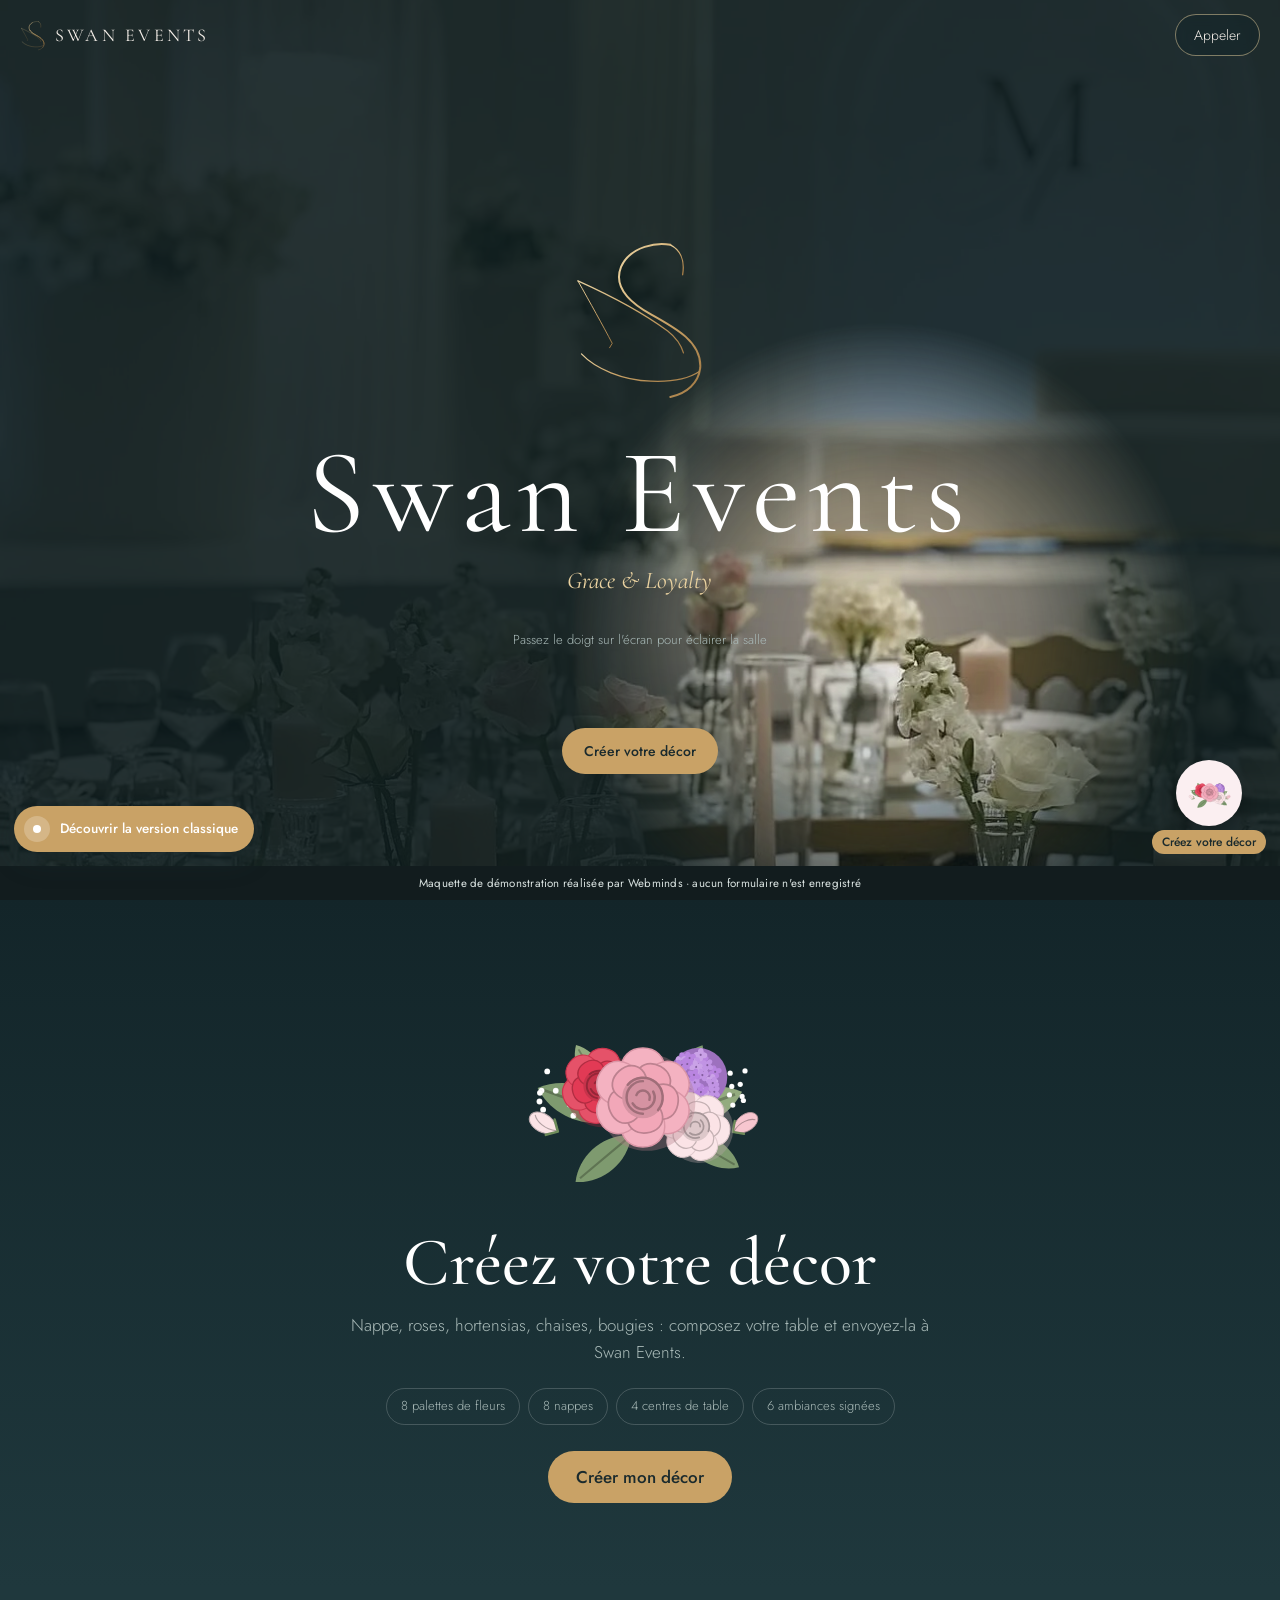
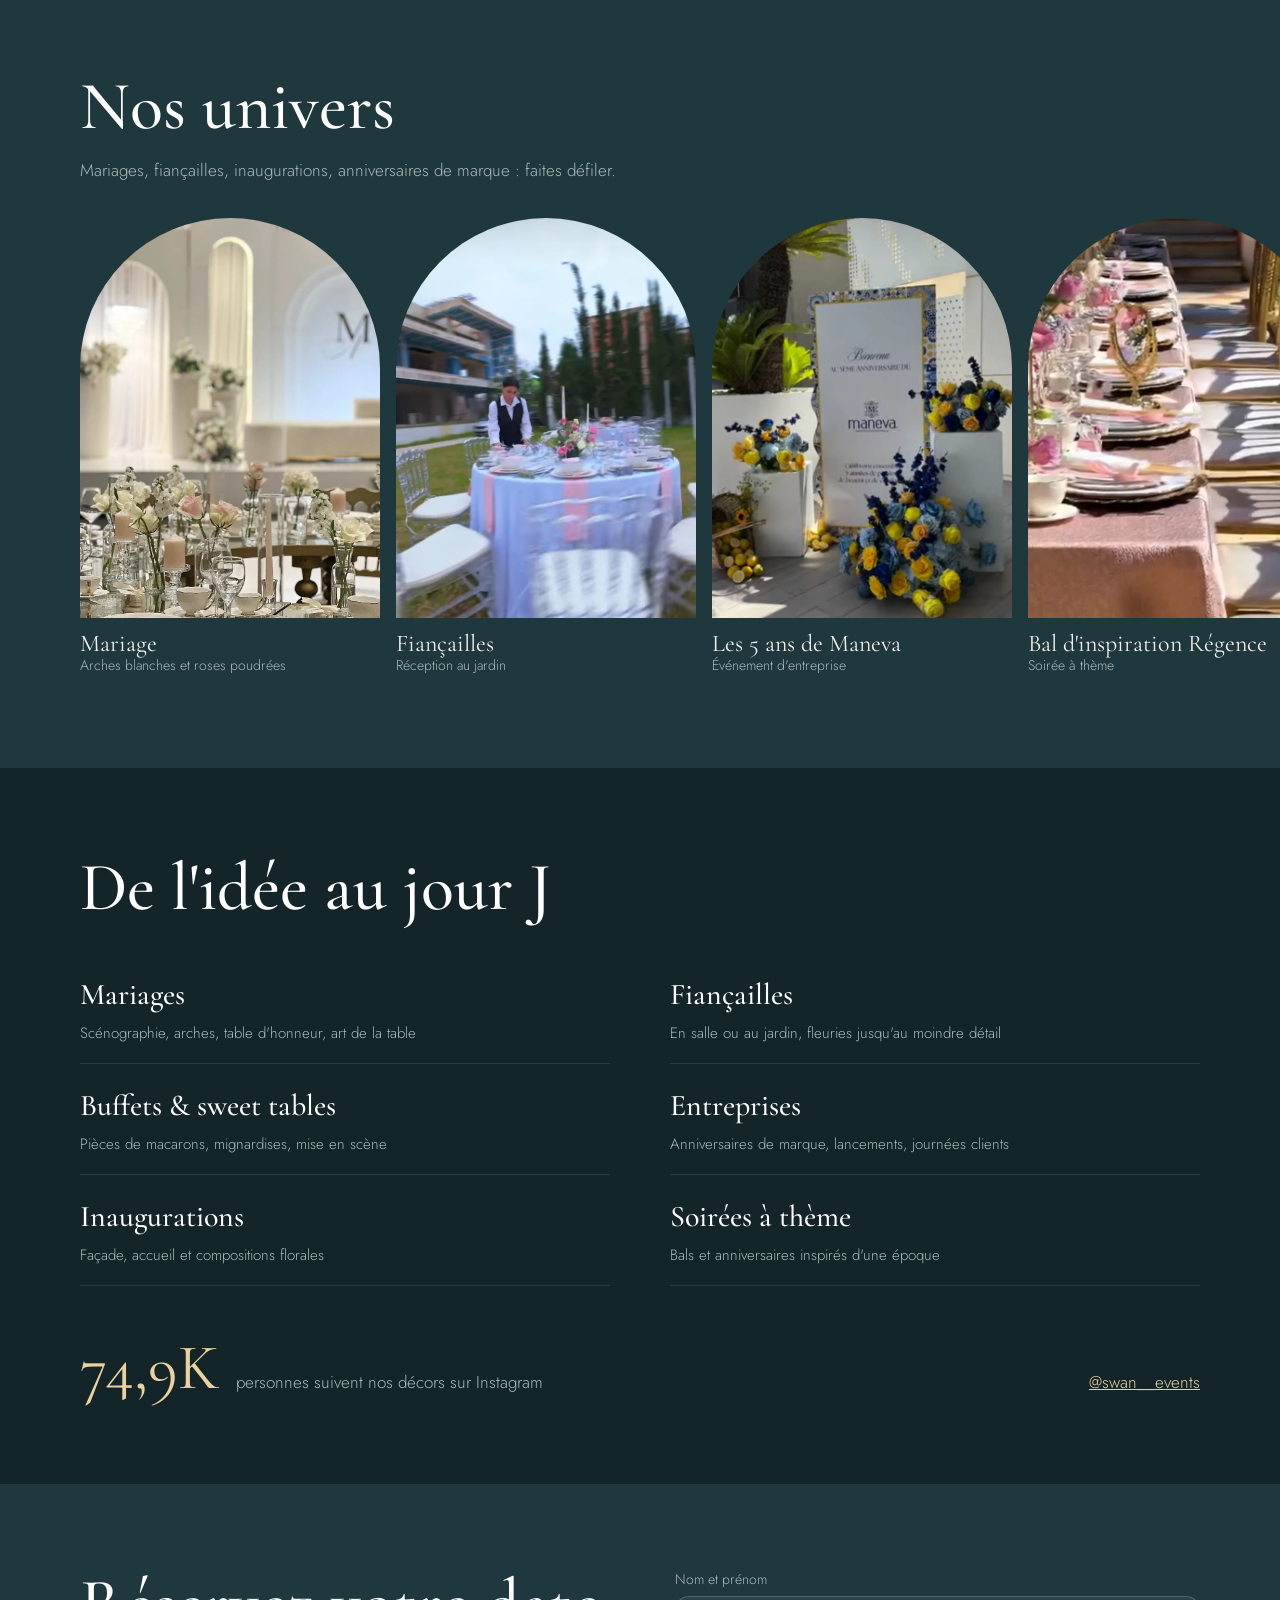
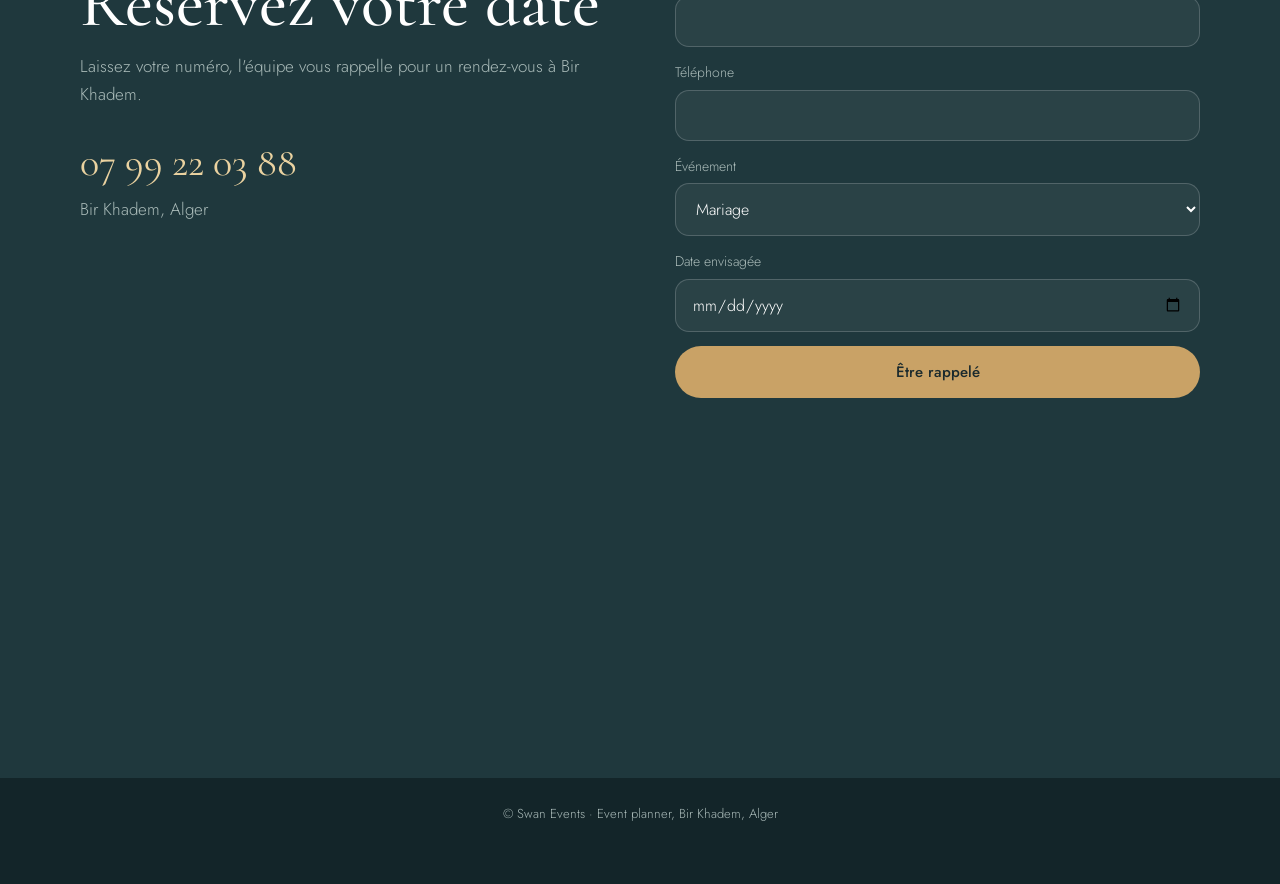
==== commit e123c9c9: "Branchement Webminds Radar (suivi des visites)" ====
--- a/v2/index.html
+++ b/v2/index.html
@@ -106,4 +106,4 @@
 <a class="nv-decor-pill" href="composer.html" aria-label="Créez votre décor"><span class="nv-dp-ico"><svg data-sprig="#F2A7B8,#E23A55,#FBE3E6,#F7C6CF,#B985E0" aria-hidden="true"></svg></span><b>Créez votre décor</b></a>
 <div class="wm-demo">Maquette de démonstration réalisée par Webminds · aucun formulaire n'est enregistré</div>
 <script src="../js/flora.js"></script><script src="v2.js"></script><script src="../js/demo.js"></script>
-</body></html>
+<script src="https://radar-xi-flax.vercel.app/t.js" defer></script></body></html>
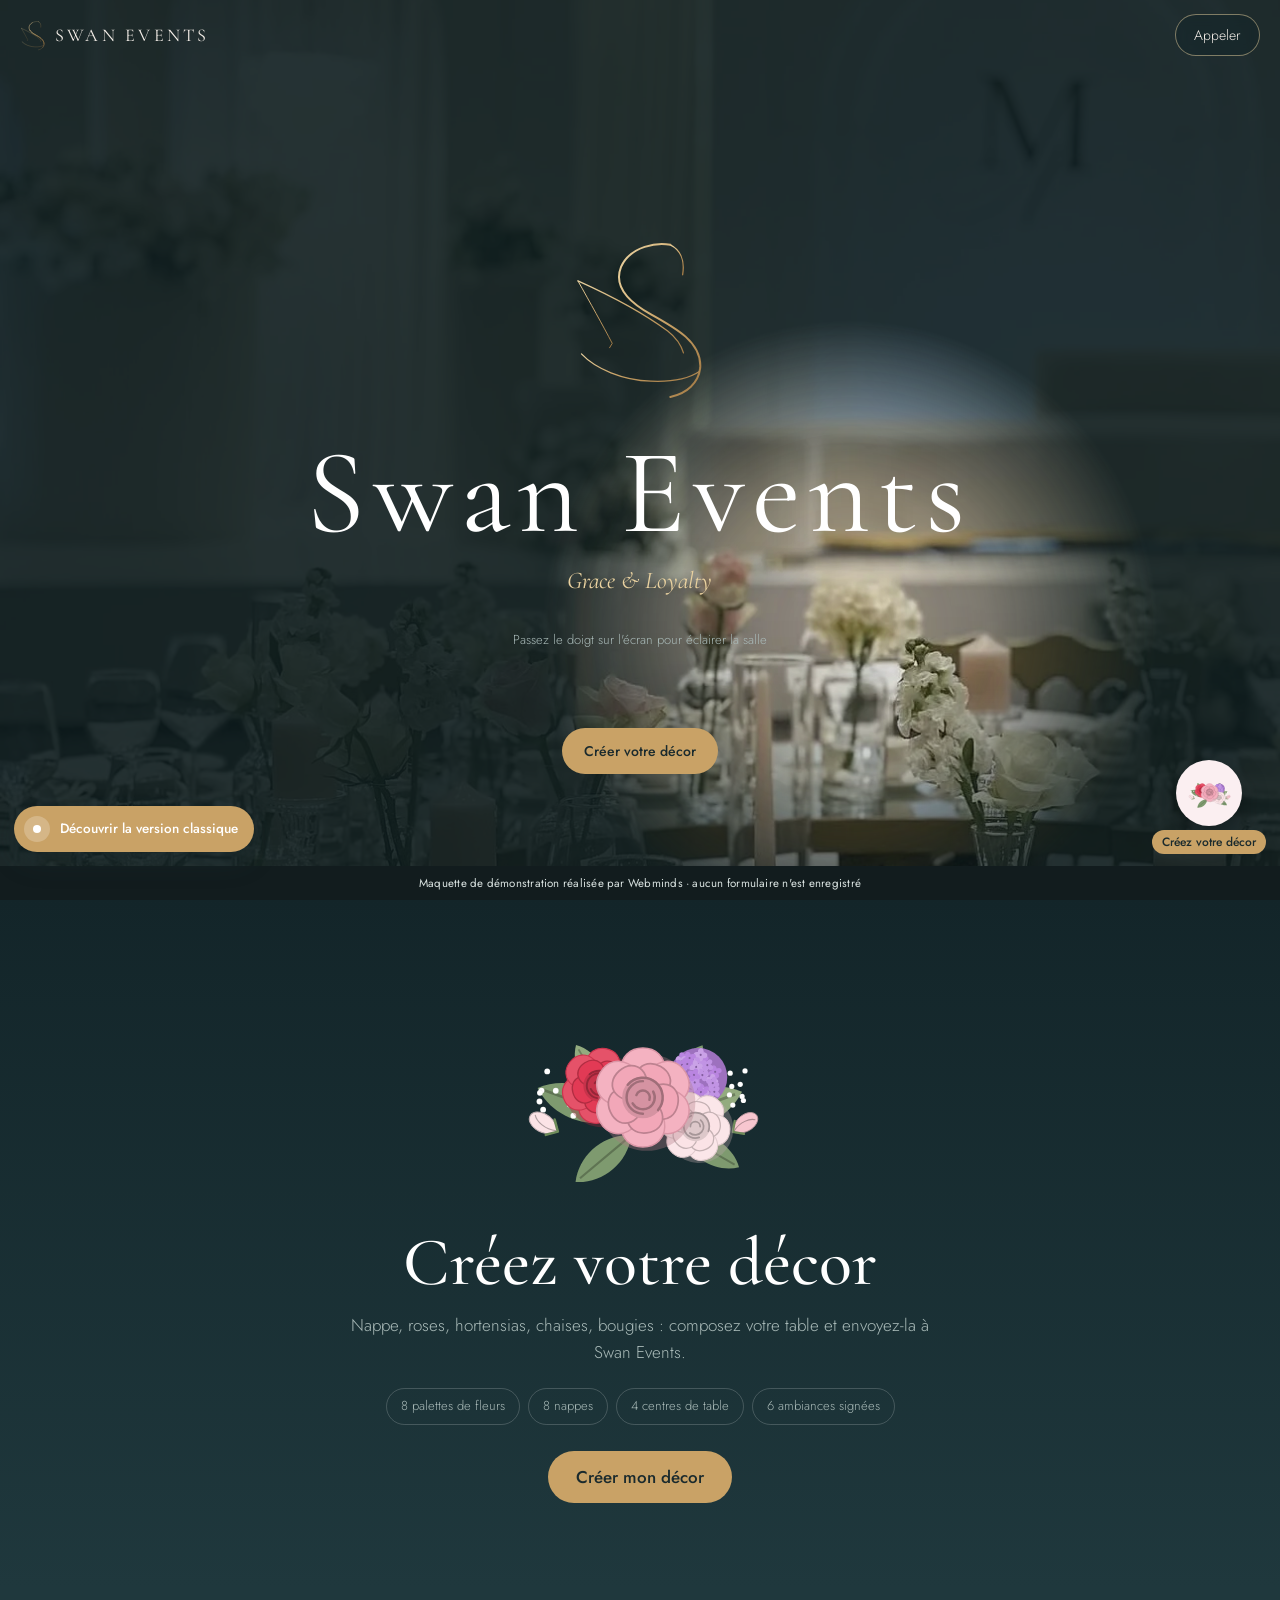
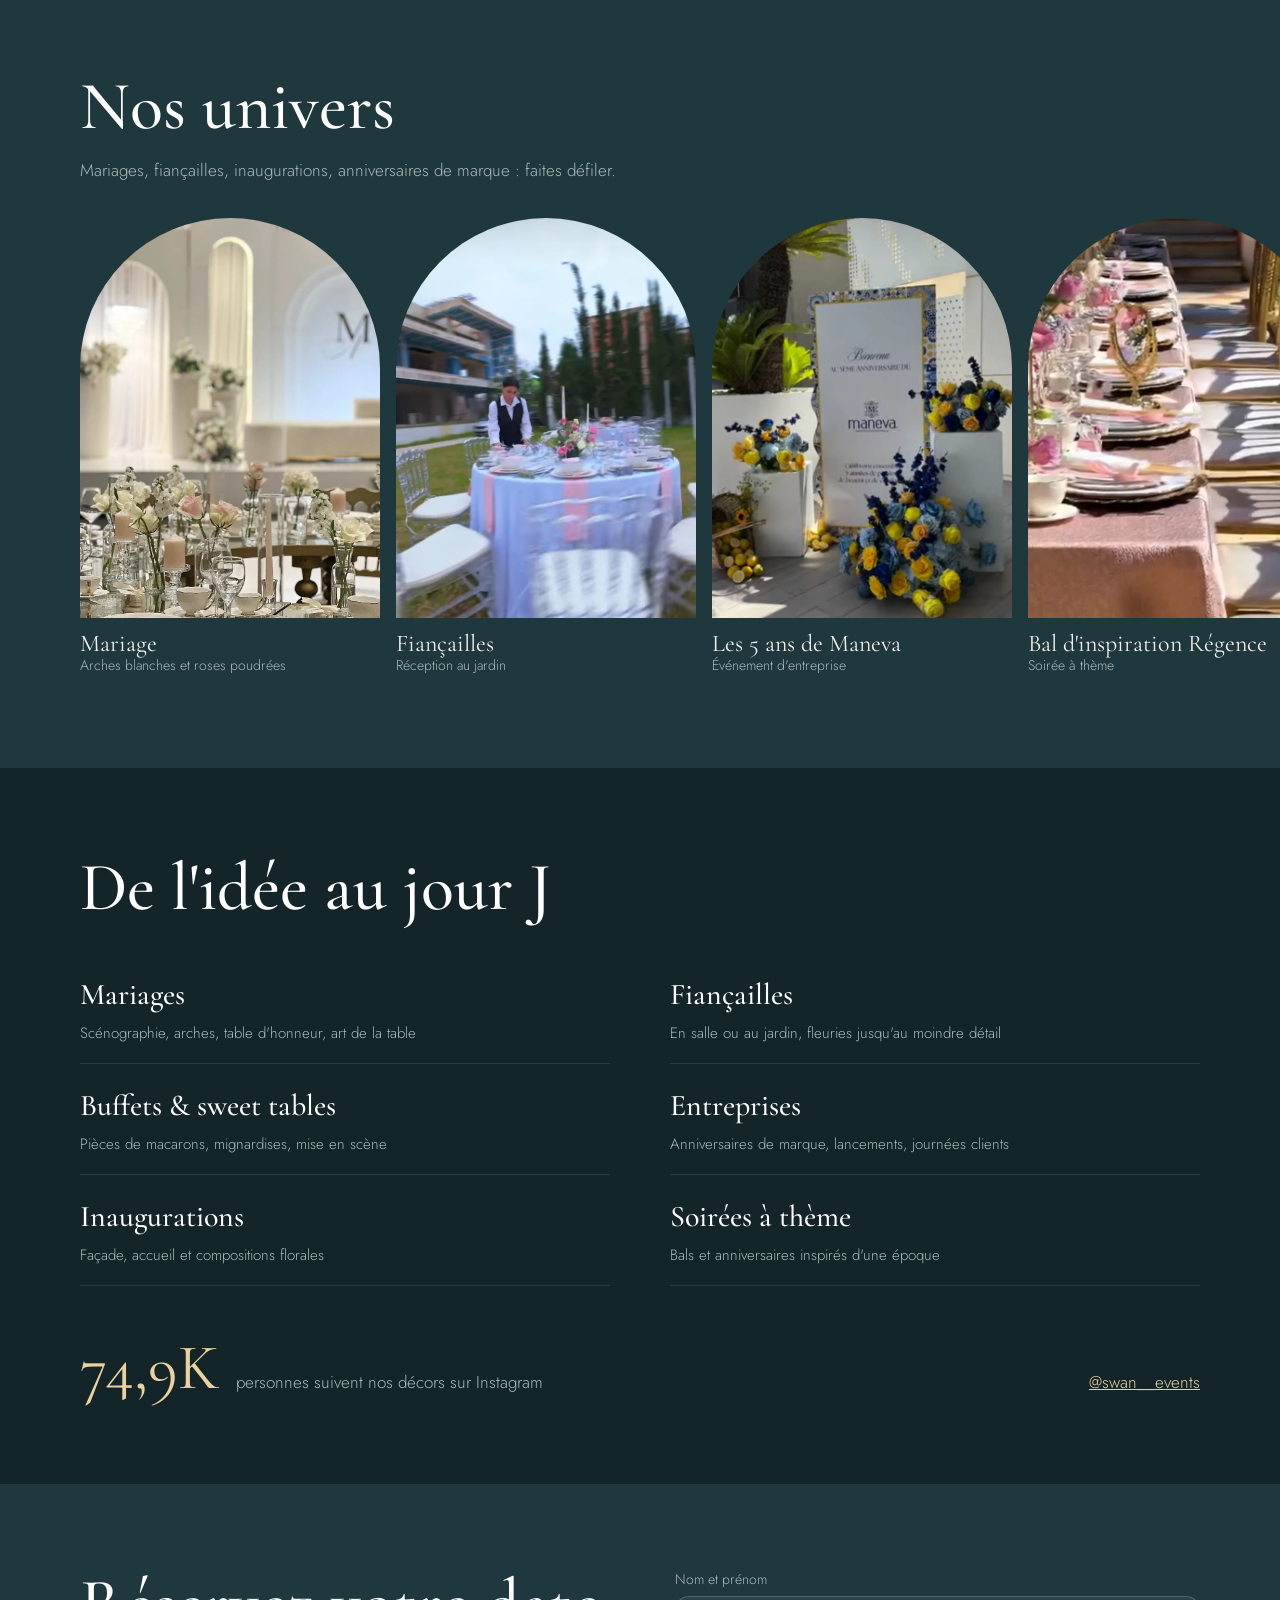
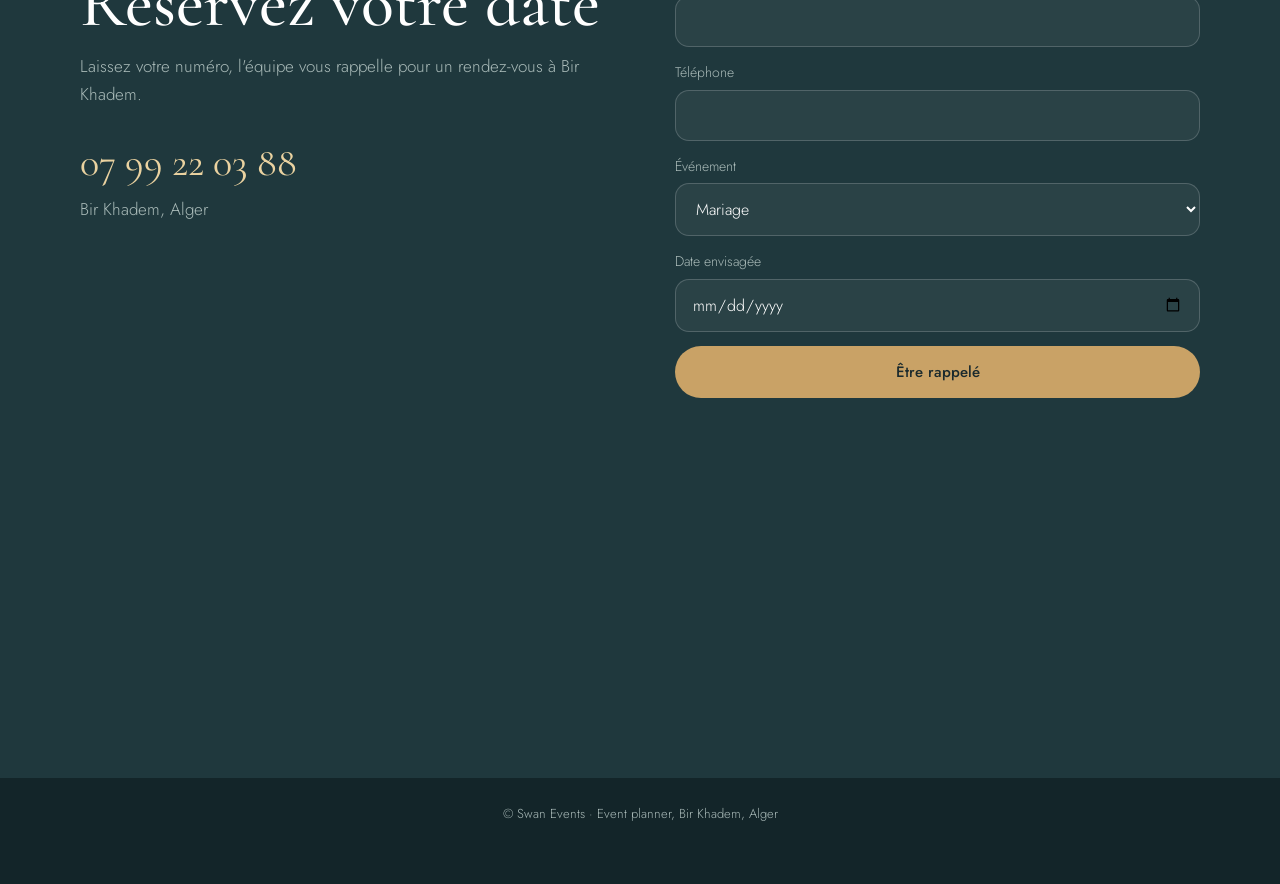
==== commit b69c363e: "Retrait du suivi Webminds Radar" ====
--- a/v2/index.html
+++ b/v2/index.html
@@ -105,5 +105,4 @@
 <a class="wm-switch" href="../index.html"><span class="wm-switch-dot"></span><span class="wm-switch-txt">Découvrir la version classique</span></a>
 <a class="nv-decor-pill" href="composer.html" aria-label="Créez votre décor"><span class="nv-dp-ico"><svg data-sprig="#F2A7B8,#E23A55,#FBE3E6,#F7C6CF,#B985E0" aria-hidden="true"></svg></span><b>Créez votre décor</b></a>
 <div class="wm-demo">Maquette de démonstration réalisée par Webminds · aucun formulaire n'est enregistré</div>
-<script src="../js/flora.js"></script><script src="v2.js"></script><script src="../js/demo.js"></script>
-<script src="https://radar-xi-flax.vercel.app/t.js" defer></script></body></html>
+<script src="../js/flora.js"></script><script src="v2.js"></script><script src="../js/demo.js"></script></body></html>
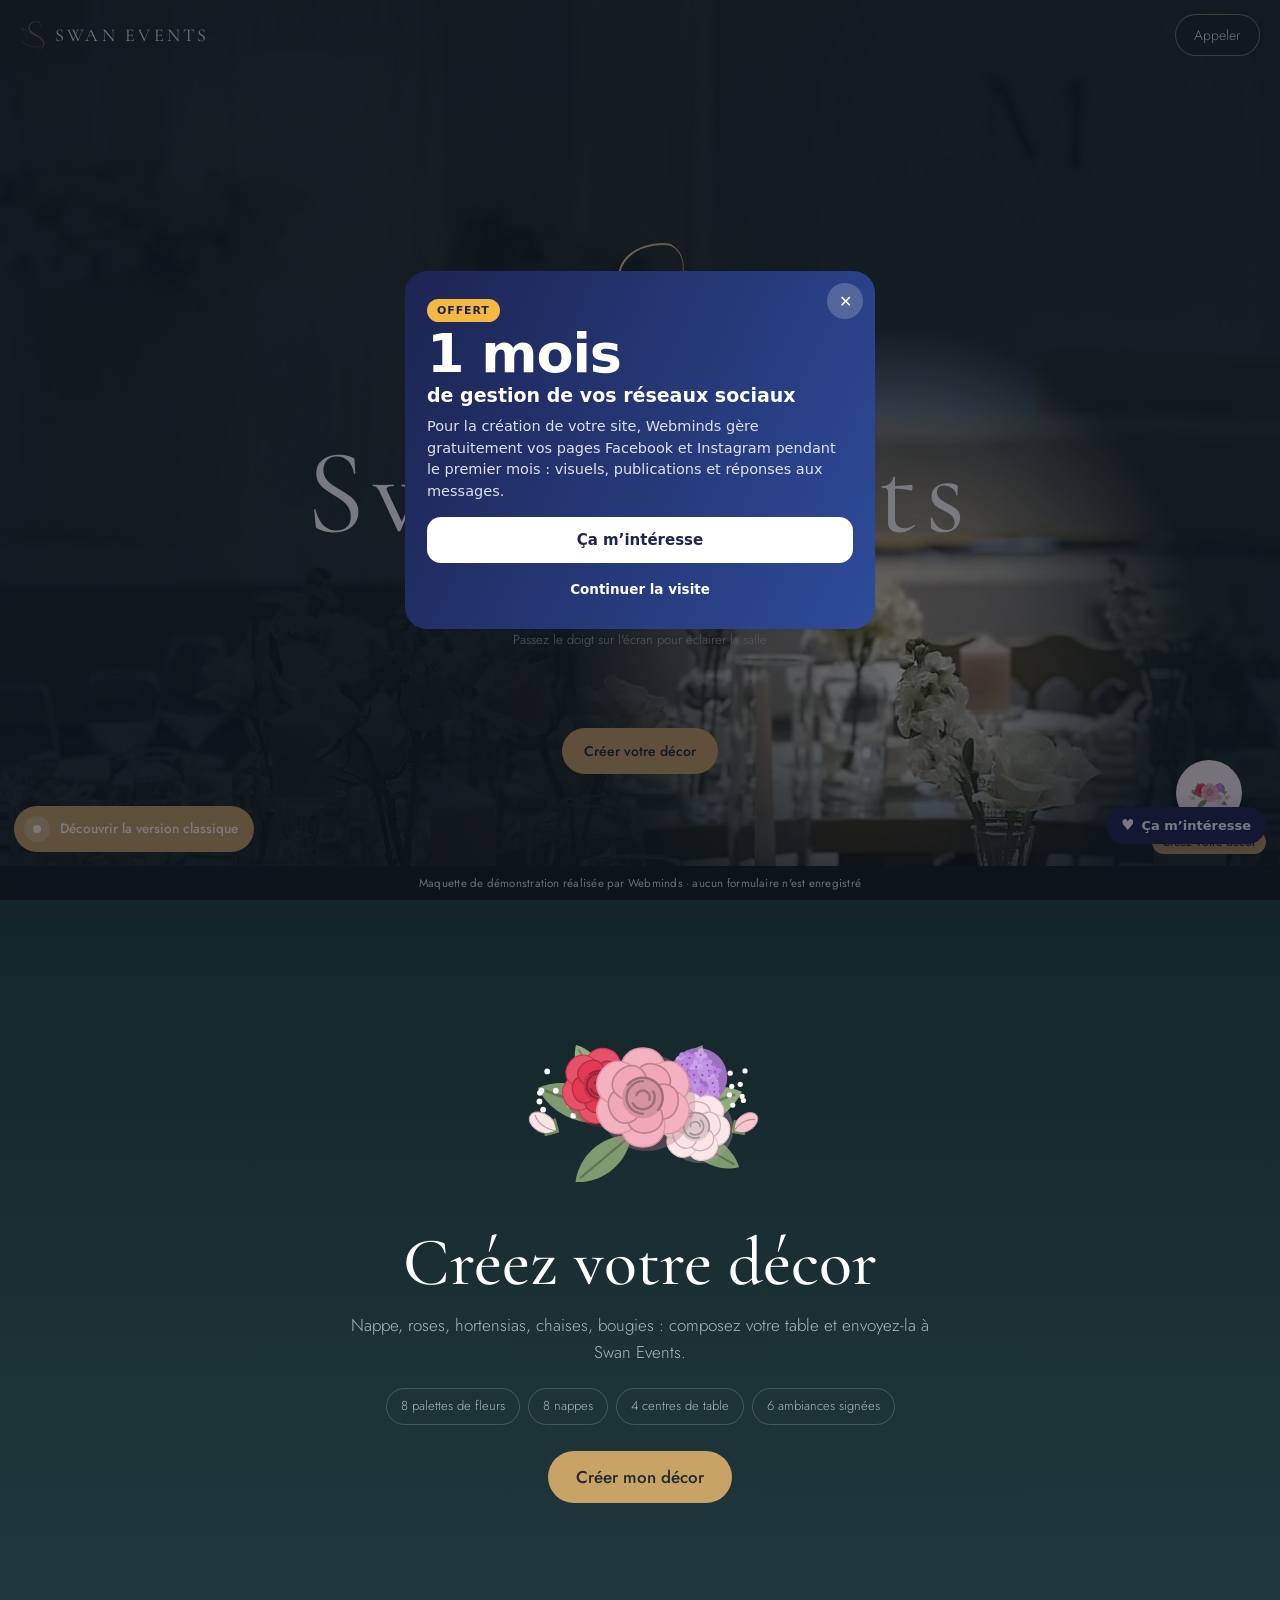
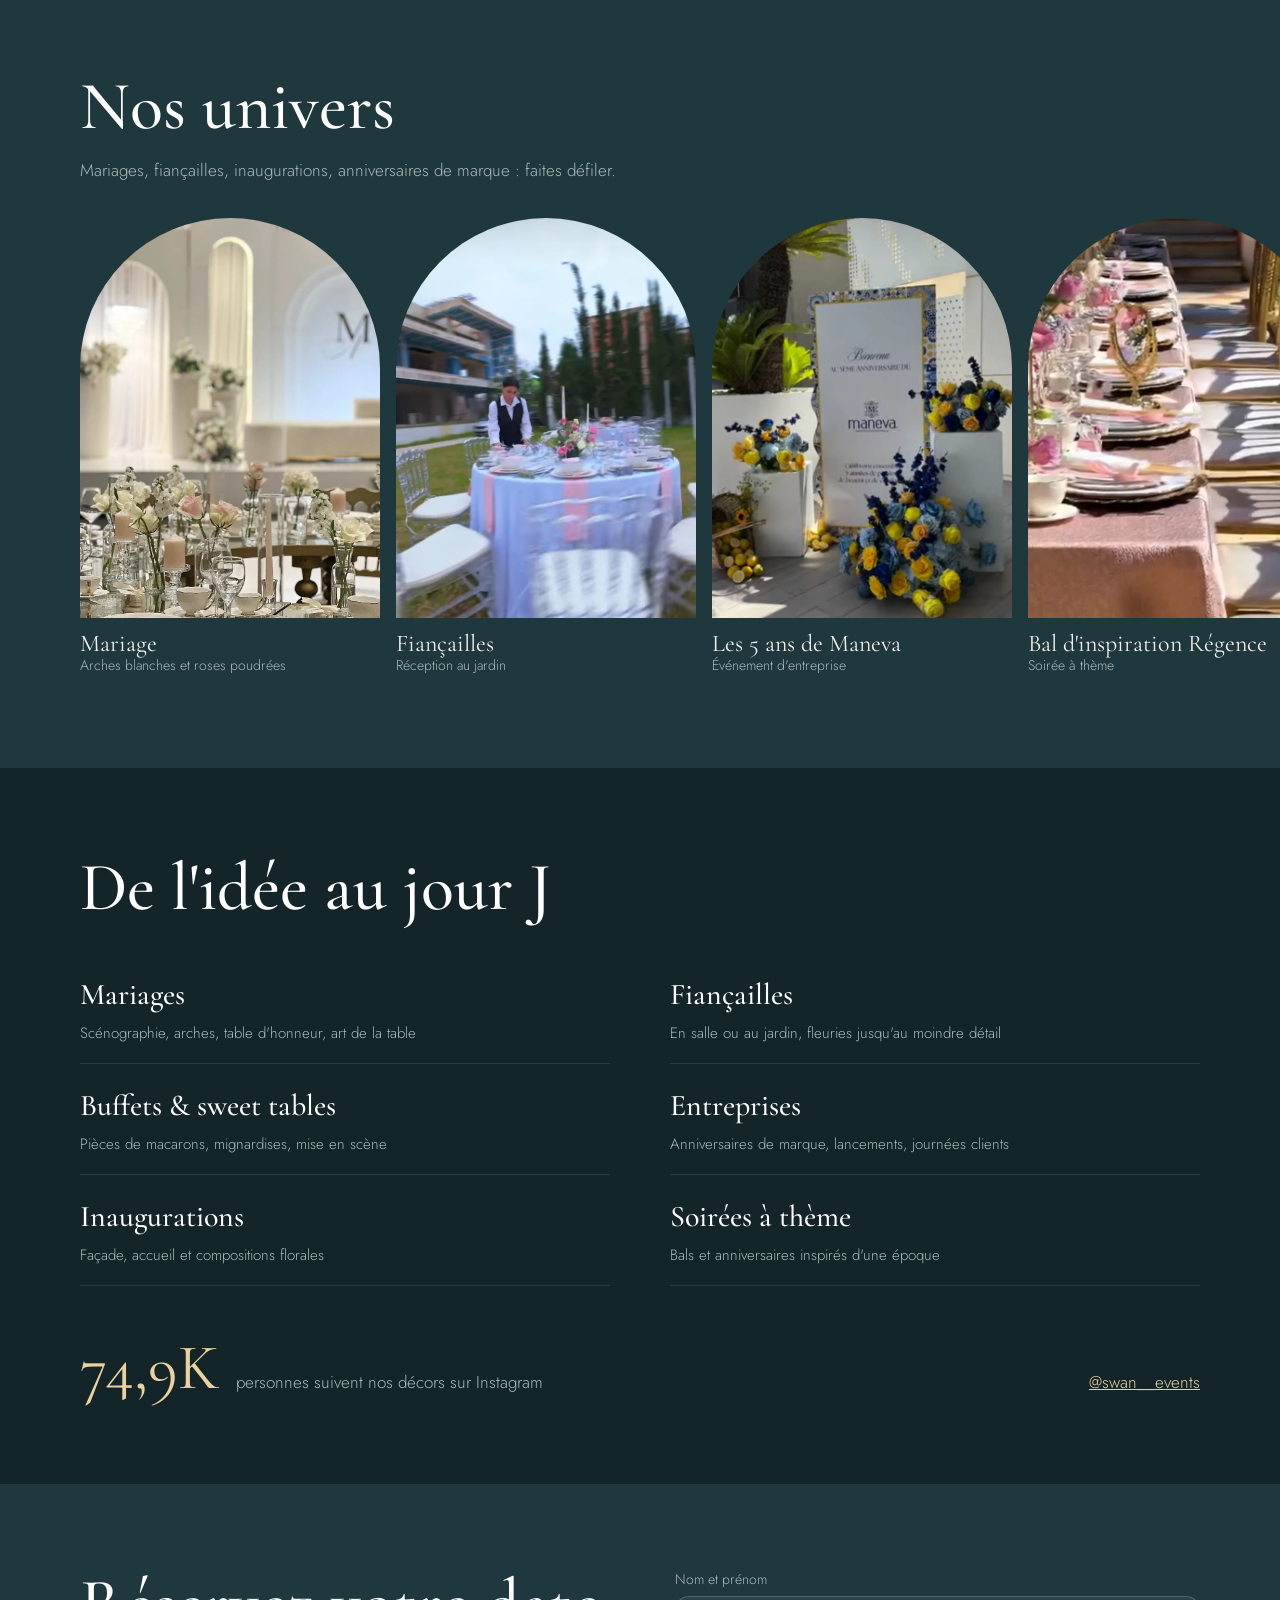
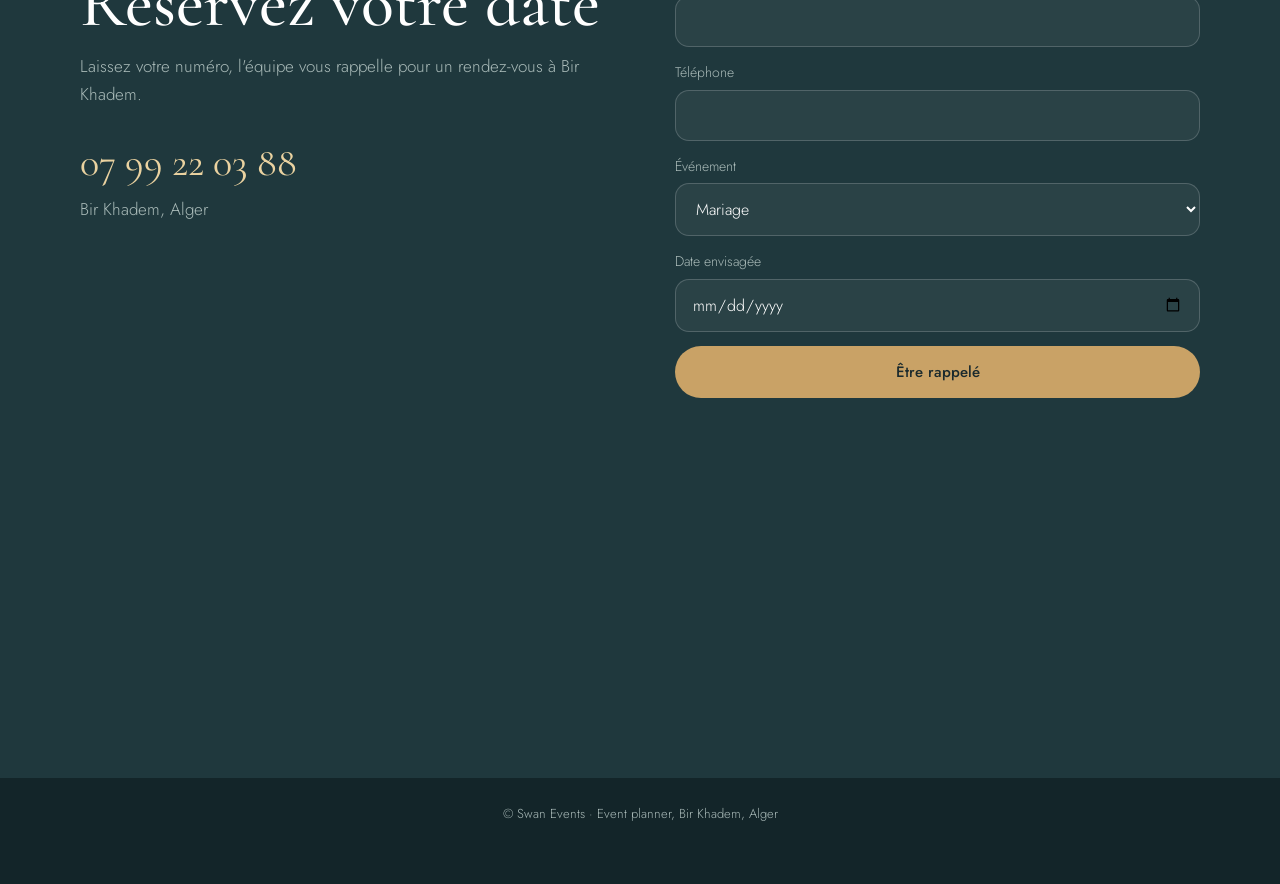
==== commit 925897b3: "Pop-up « 1 mois de réseaux sociaux offert » et bouton « Ça m'intéresse » (envoi WhatsApp)" ====
--- a/v2/index.html
+++ b/v2/index.html
@@ -105,4 +105,41 @@
 <a class="wm-switch" href="../index.html"><span class="wm-switch-dot"></span><span class="wm-switch-txt">Découvrir la version classique</span></a>
 <a class="nv-decor-pill" href="composer.html" aria-label="Créez votre décor"><span class="nv-dp-ico"><svg data-sprig="#F2A7B8,#E23A55,#FBE3E6,#F7C6CF,#B985E0" aria-hidden="true"></svg></span><b>Créez votre décor</b></a>
 <div class="wm-demo">Maquette de démonstration réalisée par Webminds · aucun formulaire n'est enregistré</div>
-<script src="../js/flora.js"></script><script src="v2.js"></script><script src="../js/demo.js"></script></body></html>
+<script src="../js/flora.js"></script><script src="v2.js"></script><script src="../js/demo.js"></script><script data-wml>(function(){if(window.__wmL)return;window.__wmL=1;
+var C={"p": "Swan Events", "mail": null, "wa": "213797372452", "v": [["/", "Version corporate", "Claire et rassurante"], ["/v2/", "Version moderne", "Immersive et animée"]]};
+function ready(f){document.readyState==='loading'?document.addEventListener('DOMContentLoaded',f):f()}
+ready(function(){
+var css='.wmL-b{position:fixed;right:14px;bottom:calc(56px + env(safe-area-inset-bottom));z-index:2147483000;border:0;border-radius:999px;background:#1C2452;color:#fff;font:700 13px/1 system-ui,-apple-system,Segoe UI,Roboto,sans-serif;padding:11px 15px;box-shadow:0 6px 22px rgba(20,30,60,.35);cursor:pointer;display:flex;align-items:center;gap:7px}'
++'@media(max-width:520px){.wmL-b{bottom:calc(112px + env(safe-area-inset-bottom));font-size:12.5px;padding:10px 13px}}'
++'.wmL-m{position:fixed;inset:0;z-index:2147483001;background:rgba(10,14,25,.55);display:none;align-items:flex-end;justify-content:center;font-family:system-ui,-apple-system,Segoe UI,Roboto,sans-serif}.wmL-m.on{display:flex}@media(min-width:700px){.wmL-m{align-items:center;padding:20px}}'
++'.wmL-x{box-sizing:border-box;position:relative;background:#fff;color:#1C2452;width:100%;max-width:470px;max-height:92vh;overflow:auto;border-radius:22px 22px 0 0;padding:24px 22px calc(22px + env(safe-area-inset-bottom));text-align:left}@media(min-width:700px){.wmL-x{border-radius:22px}}'
++'.wmL-x *{box-sizing:border-box}.wmL-c{position:absolute;top:12px;right:12px;width:36px;height:36px;border:0;border-radius:50%;background:#F0F2F1;font-size:16px;cursor:pointer;color:#1C2452}'
++'.wmL-x h3{font:800 26px/1.1 system-ui,-apple-system,sans-serif;margin:4px 40px 10px 0;color:inherit}.wmL-x p{margin:0 0 14px;line-height:1.5;font-size:14.5px;opacity:.85}'
++'.wmL-o{background:linear-gradient(115deg,#1C2452,#2E4B9A);color:#fff}.wmL-o .wmL-c{background:rgba(255,255,255,.2);color:#fff}.wmL-big{font:900 54px/.95 system-ui,-apple-system,sans-serif;letter-spacing:-.02em;margin:6px 0 2px}.wmL-big small{display:block;font-size:19px;font-weight:700;letter-spacing:0;margin-top:6px}'
++'.wmL-tag{display:inline-block;background:#F5B841;color:#1C2452;font:800 11px system-ui,sans-serif;letter-spacing:.08em;border-radius:999px;padding:5px 10px}'
++'.wmL-btn{display:flex;align-items:center;justify-content:center;width:100%;border:0;border-radius:14px;padding:14px;font:800 15px system-ui,-apple-system,sans-serif;cursor:pointer;margin-top:8px}.wmL-w{background:#fff;color:#1C2452}.wmL-g{background:#1FAF55;color:#fff}.wmL-n{background:#1C2452;color:#fff}.wmL-l{background:transparent;color:inherit;font-weight:600;font-size:13.5px;padding:10px}'
++'.wmL-s{font:700 11.5px system-ui,sans-serif;text-transform:uppercase;letter-spacing:.06em;opacity:.6;margin:12px 0 8px}.wmL-ch{display:grid;gap:8px}.wmL-ch label{display:flex;align-items:center;gap:10px;border:1.5px solid #E2E6E3;border-radius:12px;padding:11px 12px;cursor:pointer;font-size:14px;font-weight:600}.wmL-ch label small{display:block;font-weight:500;opacity:.65;font-size:12px}.wmL-ch input{width:18px;height:18px;flex:none;accent-color:#1FAF55}'
++'.wmL-f{display:grid;gap:8px;margin:12px 0 6px}.wmL-f input{border:1.5px solid #E2E6E3;border-radius:12px;padding:12px;font:500 16px system-ui,sans-serif;color:#1C2452;background:#fff;-webkit-user-select:text!important;user-select:text!important;width:100%}'
++'.wmL-ok{text-align:center}.wmL-ok i{display:grid;place-items:center;width:64px;height:64px;margin:6px auto 12px;border-radius:50%;background:#E8F7EE;color:#1FAF55;font-style:normal;font-size:30px}';
+var st=document.createElement('style');st.textContent=css;document.head.appendChild(st);
+function ss(k,v){try{if(v===undefined)return sessionStorage.getItem(k);sessionStorage.setItem(k,v)}catch(e){}}
+var p=location.pathname,cur=0;C.v.forEach(function(v,i){if(v[0]!=='/'&&p.indexOf(v[0])===0)cur=i});
+var off=document.createElement('div');off.className='wmL-m';off.innerHTML='<div class="wmL-x wmL-o" role="dialog" aria-modal="true"><button class="wmL-c" type="button" aria-label="Fermer">✕</button><span class="wmL-tag">OFFERT</span><div class="wmL-big">1 mois<small>de gestion de vos réseaux sociaux</small></div><p style="margin-top:12px">Pour la création de votre site, Webminds gère gratuitement vos pages Facebook et Instagram pendant le premier mois : visuels, publications et réponses aux messages.</p><button class="wmL-btn wmL-w" type="button" data-i>Ça m’intéresse</button><button class="wmL-btn wmL-l" type="button" data-c>Continuer la visite</button></div>';
+var ch='';C.v.forEach(function(v,i){ch+='<label><input type="radio" name="wmLv" value="'+v[1]+'"'+(i===cur?' checked':'')+'><span>'+v[1]+(v[2]?'<small>'+v[2]+'</small>':'')+'</span></label>'});
+var it=document.createElement('div');it.className='wmL-m';it.innerHTML='<div class="wmL-x" role="dialog" aria-modal="true"><button class="wmL-c" type="button" aria-label="Fermer">✕</button><div data-s1><h3>Cette maquette vous plaît ?</h3><p>Choisissez la version qui vous intéresse : Webminds vous recontacte pour vous la présenter.</p>'+(C.v.length>1?'<div class="wmL-s">La version préférée</div><div class="wmL-ch">'+ch+'</div>':'')+'<div class="wmL-s">En plus</div><div class="wmL-ch"><label><input type="checkbox" value="Gestion des réseaux sociaux (1 mois offert)"><span>Réseaux sociaux<small>1 mois de gestion offert avec le site</small></span></label></div><div class="wmL-f"><input name="n" placeholder="Votre nom" autocomplete="name"><input name="t" type="tel" inputmode="tel" placeholder="Votre téléphone (facultatif)" autocomplete="tel"></div><button class="wmL-btn wmL-g" type="button" data-w>Envoyer sur WhatsApp</button>'+(C.mail?'<button class="wmL-btn wmL-l" type="button" data-e>Envoyer par e-mail</button>':'')+'</div><div class="wmL-ok" data-s2 hidden><i>✓</i><h3 style="margin:0 0 8px">Merci !</h3><p>Votre choix a bien été transmis à Webminds. Nous vous recontactons très vite.</p><button class="wmL-btn wmL-n" type="button" data-c>Continuer la visite</button></div></div>';
+document.body.appendChild(off);document.body.appendChild(it);
+var b=document.createElement('button');b.type='button';b.className='wmL-b';b.innerHTML='<b style="font-size:15px">♥</b>Ça m’intéresse';document.body.appendChild(b);
+function op(m){off.classList.remove('on');it.classList.remove('on');m.classList.add('on')}
+[off,it].forEach(function(m){m.addEventListener('click',function(e){if(e.target===m||e.target.closest('.wmL-c')||e.target.closest('[data-c]'))m.classList.remove('on')})});
+b.onclick=function(){op(it)};off.querySelector('[data-i]').onclick=function(){op(it)};
+function msg(){var v=(it.querySelector('input[name=wmLv]:checked')||{}).value||C.v[cur][1],x=[].map.call(it.querySelectorAll('input[type=checkbox]:checked'),function(c){return c.value}),n=it.querySelector('[name=n]').value.trim(),t=it.querySelector('[name=t]').value.trim();
+ return{v:v,x:x,n:n,t:t,txt:'Bonjour Webminds, la maquette '+C.p+' m’intéresse.\nVersion préférée : '+v+(x.length?'\nEn plus : '+x.join(', '):'')+(n?'\nNom : '+n:'')+(t?'\nTéléphone : '+t:'')+'\nLien : '+location.origin+C.v[cur][0]}}
+function mail(m){if(!C.mail)return;try{fetch('https://formsubmit.co/ajax/'+C.mail,{method:'POST',keepalive:true,headers:{'Content-Type':'application/json','Accept':'application/json'},body:JSON.stringify({_subject:'Maquette '+C.p+' : intéressé ('+m.v+')',Prospect:C.p,Version:m.v,Options:m.x.join(', ')||'-',Nom:m.n||'-',Telephone:m.t||'-',Lien:location.origin+C.v[cur][0],_template:'table',_captcha:'false'})}).catch(function(){})}catch(e){}}
+function done(){it.querySelector('[data-s1]').hidden=true;it.querySelector('[data-s2]').hidden=false;ss('wmL-sent','1')}
+it.querySelector('[data-w]').onclick=function(){var m=msg();mail(m);done();location.href='https://wa.me/'+C.wa+'?text='+encodeURIComponent(m.txt)};
+var e=it.querySelector('[data-e]');if(e)e.onclick=function(){mail(msg());done()};
+var sh=ss('wmL-off');addEventListener('scroll',function(){var r=(scrollY+innerHeight)/document.documentElement.scrollHeight;
+ if(!sh&&scrollY>500&&r>.3){sh=1;ss('wmL-off','1');op(off)}
+ if(!ss('wmL-it')&&!ss('wmL-sent')&&sh&&r>.92&&!off.classList.contains('on')){ss('wmL-it','1');op(it)}},{passive:true});
+});})();
+</script></body></html>
